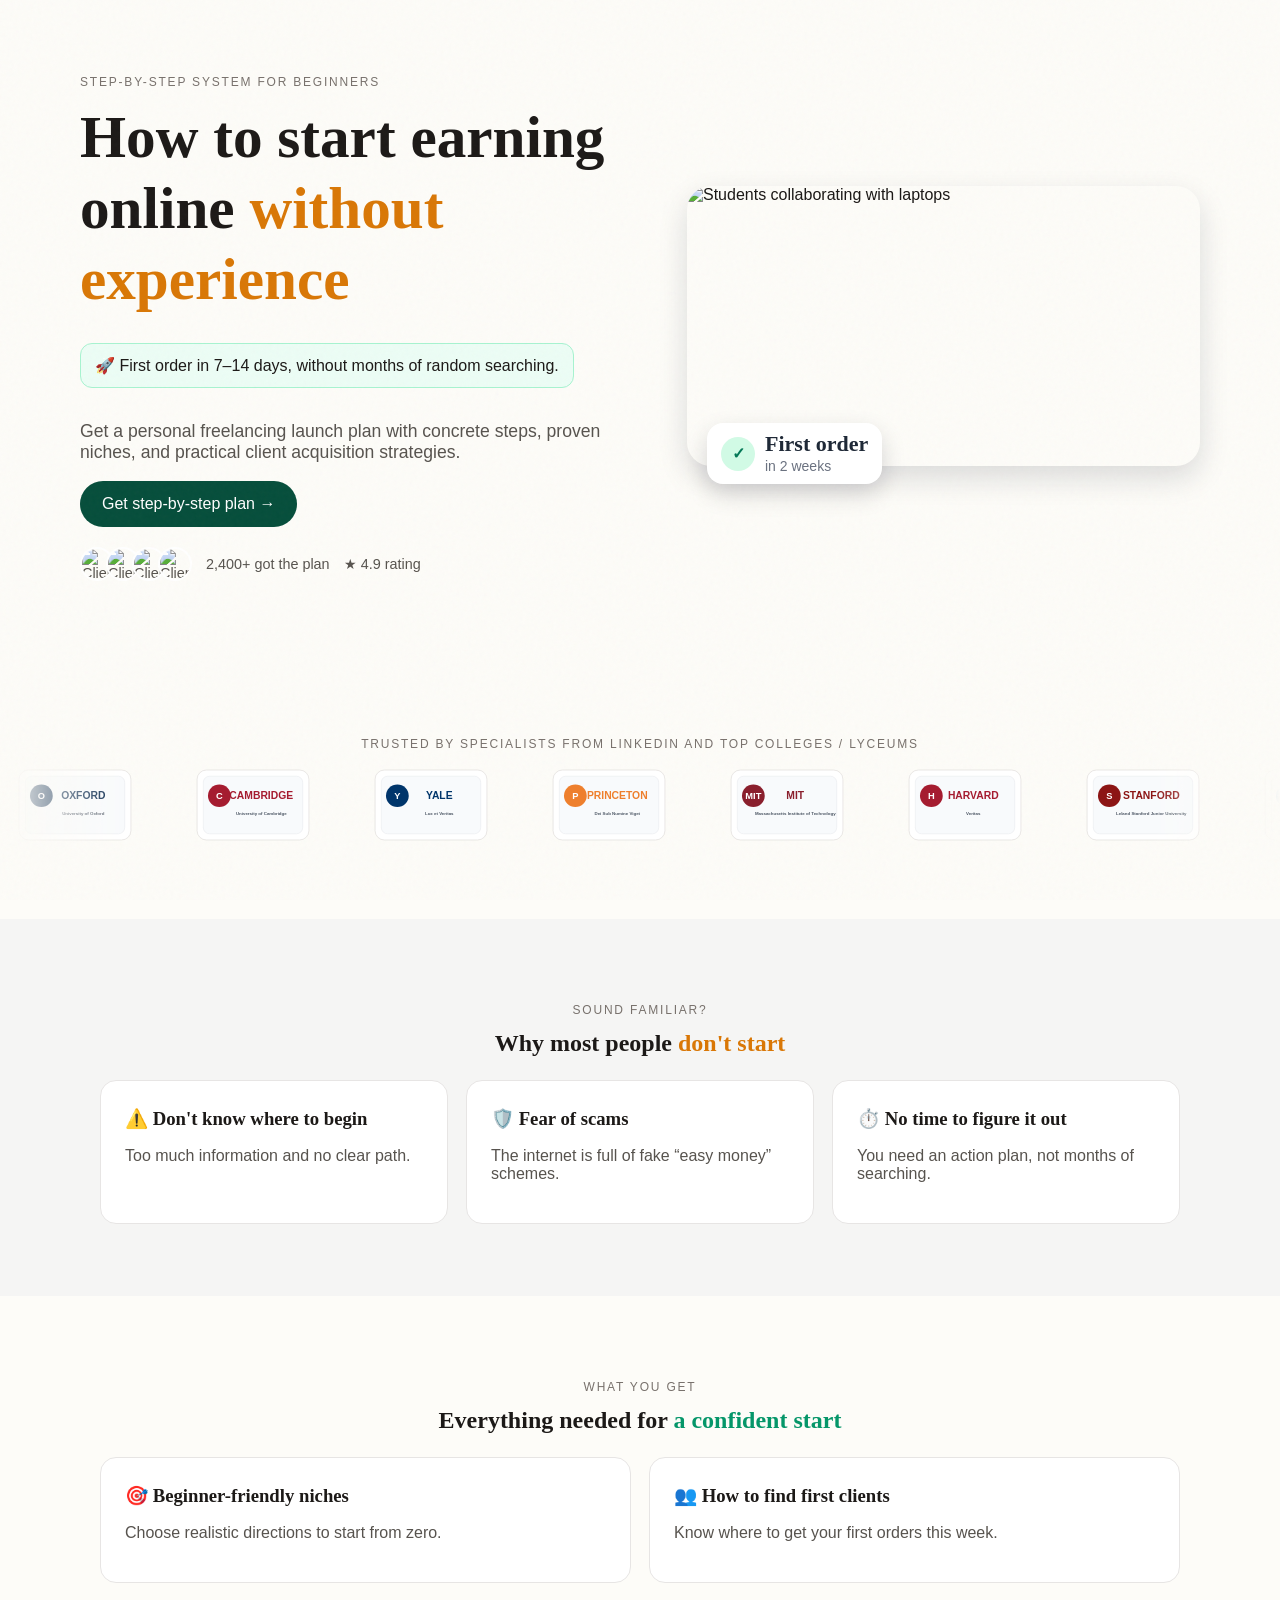
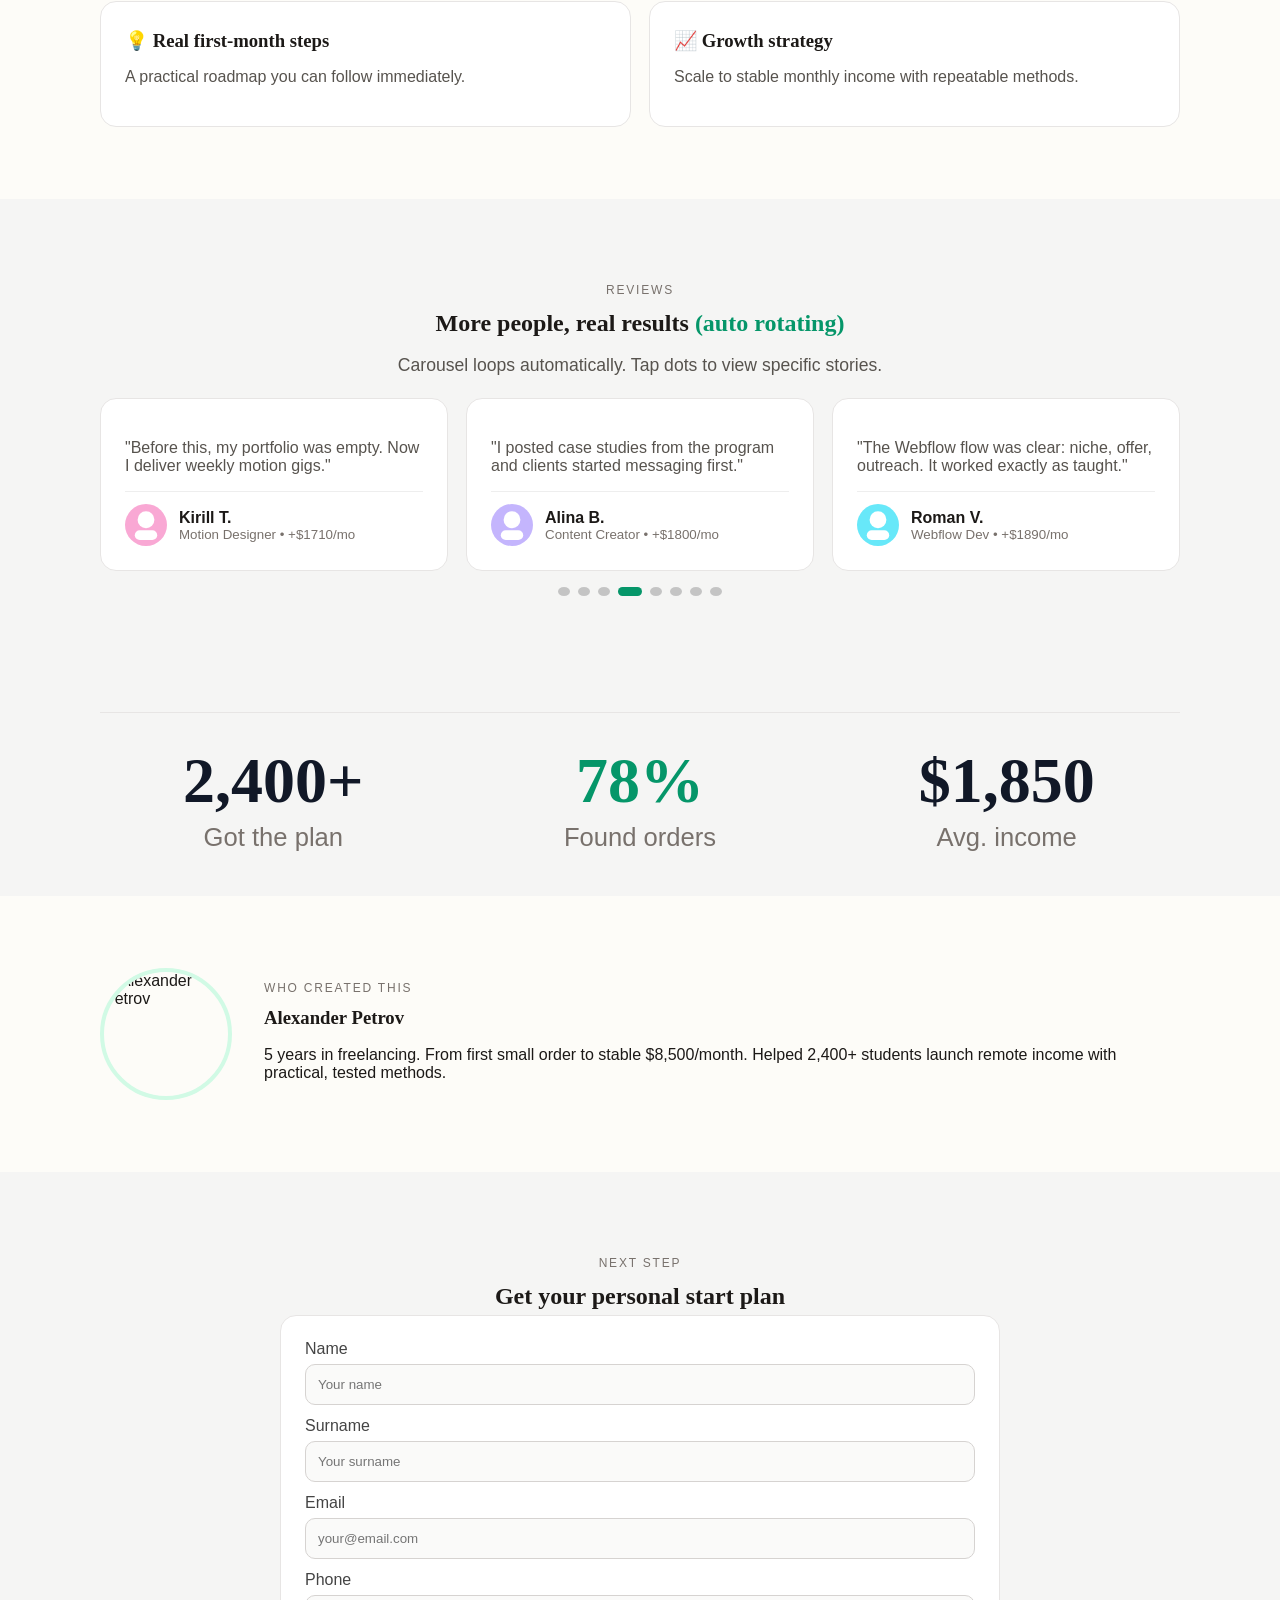
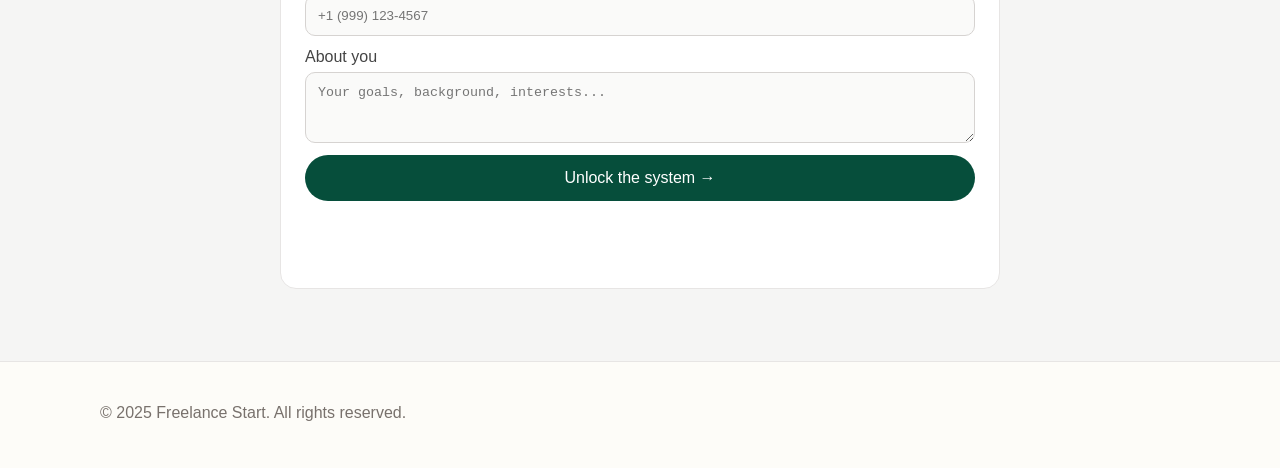
==== docs/index.html @ 31cc8b28 "Update landing page Google Script endpoint" ====
<!doctype html>
<html lang="en">
  <head>
    <meta charset="UTF-8" />
    <meta name="viewport" content="width=device-width, initial-scale=1.0" />
    <title>Freelance Start</title>
    <link rel="stylesheet" href="./style.css" />
  </head>
  <body>
    <div class="grain-overlay">
      <main>
        <section class="hero section container" id="top">
          <div class="hero-grid">
            <div>
              <span class="eyebrow">Step-by-step system for beginners</span>
              <h1>How to start earning online <span>without experience</span></h1>
              <p class="highlight">🚀 First order in 7–14 days, without months of random searching.</p>
              <p class="lead">Get a personal freelancing launch plan with concrete steps, proven niches, and practical client acquisition strategies.</p>
              <button class="cta" id="scrollToForm" type="button">Get step-by-step plan →</button>
              <div class="proof">
                <div class="avatars">
                  <img src="https://i.pravatar.cc/200?img=12" alt="Client 1" />
                  <img src="https://i.pravatar.cc/200?img=33" alt="Client 2" />
                  <img src="https://i.pravatar.cc/200?img=47" alt="Client 3" />
                  <img src="https://i.pravatar.cc/200?img=56" alt="Client 4" />
                </div>
                <span>2,400+ got the plan</span>
                <span>★ 4.9 rating</span>
              </div>
            </div>
            <div class="hero-image-wrap">
              <img class="hero-image" src="https://images.unsplash.com/photo-1522202176988-66273c2fd55f?w=1200&h=900&fit=crop" alt="Students collaborating with laptops" loading="lazy" />
              <div class="hero-badge"><span class="hero-badge-check">✓</span><div class="hero-badge-text"><strong>First order</strong><small>in 2 weeks</small></div></div>
            </div>
          </div>
        </section>

        <section class="partners section">
          <div class="container">
            <p class="eyebrow center">Trusted by specialists from LinkedIn and top colleges / lyceums</p>
          </div>
          <div class="logo-marquee" aria-label="Sponsor and education logos">
            <div class="logo-track">
              <span class="logo-item"><img src="https://upload.wikimedia.org/wikipedia/commons/f/ff/Oxford-University-Circlet.svg" alt="Oxford" onerror="this.onerror=null;this.src='./assets/logo-oxford.svg?v=20260314';" /></span>
              <span class="logo-item"><img src="https://upload.wikimedia.org/wikipedia/commons/c/c3/Coat_of_Arms_of_the_University_of_Cambridge.svg" alt="Cambridge" onerror="this.onerror=null;this.src='./assets/logo-cambridge.svg?v=20260314';" /></span>
              <span class="logo-item"><img src="https://upload.wikimedia.org/wikipedia/commons/6/6e/Yale_University_logo.svg" alt="Yale" onerror="this.onerror=null;this.src='./assets/logo-yale.svg?v=20260314';" /></span>
              <span class="logo-item"><img src="https://upload.wikimedia.org/wikipedia/commons/d/d0/Princeton_seal.svg" alt="Princeton" onerror="this.onerror=null;this.src='./assets/logo-princeton.svg?v=20260314';" /></span>
              <span class="logo-item"><img src="https://upload.wikimedia.org/wikipedia/commons/0/0c/MIT_logo.svg" alt="MIT" onerror="this.onerror=null;this.src='./assets/logo-mit.svg?v=20260314';" /></span>
              <span class="logo-item"><img src="https://upload.wikimedia.org/wikipedia/commons/c/cc/Harvard_University_coat_of_arms.svg" alt="Harvard" onerror="this.onerror=null;this.src='./assets/logo-harvard.svg?v=20260314';" /></span>
              <span class="logo-item"><img src="https://upload.wikimedia.org/wikipedia/commons/4/4b/Stanford_Cardinal_logo.svg" alt="Stanford" onerror="this.onerror=null;this.src='./assets/logo-stanford.svg?v=20260314';" /></span>
              <span class="logo-item"><img src="https://upload.wikimedia.org/wikipedia/commons/c/ca/LinkedIn_logo_initials.png" alt="LinkedIn" onerror="this.onerror=null;this.src='./assets/logo-linkedin.svg?v=20260314';" /></span>
            </div>
            <div class="logo-track" aria-hidden="true">
              <span class="logo-item"><img src="https://upload.wikimedia.org/wikipedia/commons/f/ff/Oxford-University-Circlet.svg" alt="" onerror="this.onerror=null;this.src='./assets/logo-oxford.svg?v=20260314';" /></span>
              <span class="logo-item"><img src="https://upload.wikimedia.org/wikipedia/commons/c/c3/Coat_of_Arms_of_the_University_of_Cambridge.svg" alt="" onerror="this.onerror=null;this.src='./assets/logo-cambridge.svg?v=20260314';" /></span>
              <span class="logo-item"><img src="https://upload.wikimedia.org/wikipedia/commons/6/6e/Yale_University_logo.svg" alt="" onerror="this.onerror=null;this.src='./assets/logo-yale.svg?v=20260314';" /></span>
              <span class="logo-item"><img src="https://upload.wikimedia.org/wikipedia/commons/d/d0/Princeton_seal.svg" alt="" onerror="this.onerror=null;this.src='./assets/logo-princeton.svg?v=20260314';" /></span>
              <span class="logo-item"><img src="https://upload.wikimedia.org/wikipedia/commons/0/0c/MIT_logo.svg" alt="" onerror="this.onerror=null;this.src='./assets/logo-mit.svg?v=20260314';" /></span>
              <span class="logo-item"><img src="https://upload.wikimedia.org/wikipedia/commons/c/cc/Harvard_University_coat_of_arms.svg" alt="" onerror="this.onerror=null;this.src='./assets/logo-harvard.svg?v=20260314';" /></span>
              <span class="logo-item"><img src="https://upload.wikimedia.org/wikipedia/commons/4/4b/Stanford_Cardinal_logo.svg" alt="" onerror="this.onerror=null;this.src='./assets/logo-stanford.svg?v=20260314';" /></span>
              <span class="logo-item"><img src="https://upload.wikimedia.org/wikipedia/commons/c/ca/LinkedIn_logo_initials.png" alt="" onerror="this.onerror=null;this.src='./assets/logo-linkedin.svg?v=20260314';" /></span>
            </div>
          </div>
        </section>

        <section class="section muted">
          <div class="container">
            <p class="eyebrow center">Sound familiar?</p>
            <h2 class="center">Why most people <span>don't start</span></h2>
            <div class="cards three">
              <article class="card"><h3>⚠️ Don't know where to begin</h3><p>Too much information and no clear path.</p></article>
              <article class="card"><h3>🛡️ Fear of scams</h3><p>The internet is full of fake “easy money” schemes.</p></article>
              <article class="card"><h3>⏱️ No time to figure it out</h3><p>You need an action plan, not months of searching.</p></article>
            </div>
          </div>
        </section>

        <section class="section">
          <div class="container">
            <p class="eyebrow center">What you get</p>
            <h2 class="center">Everything needed for <span class="green">a confident start</span></h2>
            <div class="cards two">
              <article class="card"><h3>🎯 Beginner-friendly niches</h3><p>Choose realistic directions to start from zero.</p></article>
              <article class="card"><h3>👥 How to find first clients</h3><p>Know where to get your first orders this week.</p></article>
              <article class="card"><h3>💡 Real first-month steps</h3><p>A practical roadmap you can follow immediately.</p></article>
              <article class="card"><h3>📈 Growth strategy</h3><p>Scale to stable monthly income with repeatable methods.</p></article>
            </div>
          </div>
        </section>

        <section class="section muted">
          <div class="container">
            <p class="eyebrow center">Reviews</p>
            <h2 class="center">More people, real results <span class="green">(auto rotating)</span></h2>
            <p class="center lead">Carousel loops automatically. Tap dots to view specific stories.</p>
            <div id="testimonialCarousel" class="cards three testimonials" aria-live="polite"></div>
            <div id="testimonialDots" class="carousel-dots" aria-label="Testimonials navigation"></div>
          </div>
        </section>


        <section class="section muted salary-stats" aria-label="Student outcomes summary">
          <div class="container">
            <div class="salary-grid">
              <article>
                <strong>2,400+</strong>
                <span>Got the plan</span>
              </article>
              <article>
                <strong class="accent">78%</strong>
                <span>Found orders</span>
              </article>
              <article>
                <strong>$1,850</strong>
                <span>Avg. income</span>
              </article>
            </div>
          </div>
        </section>

        <section class="section">
          <div class="container creator">
            <img src="https://images.unsplash.com/photo-1560250097-0b93528c311a?w=300&h=300&fit=crop&crop=face" alt="Alexander Petrov" />
            <div>
              <p class="eyebrow">Who created this</p>
              <h3>Alexander Petrov</h3>
              <p>5 years in freelancing. From first small order to stable $8,500/month. Helped 2,400+ students launch remote income with practical, tested methods.</p>
            </div>
          </div>
        </section>

        <section class="section muted" id="lead-form">
          <div class="container form-wrap">
            <p class="eyebrow center">Next step</p>
            <h2 class="center">Get your personal start plan</h2>
            <form id="mockForm" class="card">
              <label>Name<input required minlength="2" type="text" name="name" placeholder="Your name" /></label>
              <label>Surname<input required minlength="2" type="text" name="surname" placeholder="Your surname" /></label>
              <label>Email<input required type="email" name="email" placeholder="your@email.com" /></label>
              <label>Phone<input required minlength="6" type="tel" name="phone" placeholder="+1 (999) 123-4567" /></label>
              <label>About you<textarea name="about" rows="3" placeholder="Your goals, background, interests..."></textarea></label>
              <label class="hp-field" aria-hidden="true">Website<input type="text" name="website" tabindex="-1" autocomplete="off" /></label>
              <button class="cta" type="submit">Unlock the system →</button>
              <p id="formStatus" class="status" aria-live="polite"></p>
            </form>
          </div>
        </section>
      </main>

      <footer class="section footer">
        <div class="container">
          <p>© 2025 Freelance Start. All rights reserved.</p>
        </div>
      </footer>
    </div>


    <section id="thankYouScreen" class="thankyou-screen" aria-live="polite">
      <div class="thankyou-shell">
        <div class="thankyou-header">
          <div class="checkmark">✓</div>
          <h2>Great, <span id="thankYouName">friend</span>!</h2>
          <p>You took the first step. Now choose how you want to move forward.</p>
        </div>

        <article class="thank-card basic">
          <p class="pill">BASIC START</p>
          <h3>Start on your own</h3>
          <p>We sent basic starter materials to your email.</p>
          <ul>
            <li>✓ First steps checklist</li>
            <li>✓ Beginner-friendly niches list</li>
            <li>✓ 3 free resources</li>
          </ul>
          <p class="muted" id="thankYouEmail">Check your inbox</p>
          <button type="button" class="cta basic-cta">Get basic starter pack →</button>
        </article>

        <article class="thank-card pro">
          <span class="badge">Recommended</span>
          <p class="pill green">FULL SYSTEM</p>
          <h3>Accelerated results</h3>
          <p>Get everything you need to start earning in 2–4 weeks.</p>
          <ul>
            <li>✓ 12 video lessons + practice</li>
            <li>✓ Ready templates and scripts</li>
            <li>✓ Personal consultation</li>
          </ul>
          <p class="price"><s>$99</s> <strong>$50</strong> <span>-50% today</span></p>
          <button type="button" class="cta thank-cta">Get full system for $50 →</button>
        </article>

        <section class="offer-panel">
          <h3>Freelance Start PRO</h3>
          <p class="offer-subtitle">Complete system for remote income</p>
          <div class="offer-grid">
            <p>✓ Full video course (12 lessons)</p>
            <p>✓ Portfolio templates</p>
            <p>✓ List of 50+ freelance platforms</p>
            <p>✓ Client scripts</p>
            <p>✓ Private community access</p>
            <p>✓ Personal consultation 30 мин</p>
          </div>
          <div class="offer-stats">
            <span>👥 847 students</span>
            <span>⭐ 4.9 rating</span>
          </div>
          <p class="offer-forever">⏱ Lifetime access</p>
          <button type="button" class="offer-btn">Get full system for $200 →</button>
          <p class="offer-guarantee">🛡 14-day money back guarantee</p>
        </section>

        <blockquote class="quote-card">
          "3 weeks after starting I got my first paid order. Now I earn steadily every month."
          <footer>— Anna K., copywriter</footer>
        </blockquote>


        <button type="button" id="backToLanding" class="back-link">Back to home</button>
      </div>
    </section>

    <script>
      window.GOOGLE_SCRIPT_URL = "https://script.google.com/macros/s/AKfycbycSOnuG9uEjggubhEOTYNRYkS_7uvzgwXgAuR5bfLA1jz8gzW6_CObAWozf3As1ZrW/exec";
    </script>
    <script src="./script.js"></script>
  </body>
</html>
---- docs/style.css ----
:root{--bg:#fdfcf8;--text:#1c1917;--muted:#57534e;--card:#fff;--brand:#064e3b;--accent:#059669}
*{box-sizing:border-box}html{scroll-behavior:smooth}body{margin:0;font-family:Arial,sans-serif;background:var(--bg);color:var(--text)}
.container{max-width:1120px;margin:0 auto;padding:0 20px}.section{padding:72px 0}.muted{background:#f5f5f4}
.eyebrow{font-size:12px;letter-spacing:.15em;text-transform:uppercase;color:#78716c}.center{text-align:center;display:block}
h1,h2,h3{font-family:Georgia,serif;line-height:1.2;margin:.2em 0}h1{font-size:clamp(2rem,5vw,3.7rem)}h1 span,h2 span{color:#d97706}.green{color:var(--accent)}
.hero-grid{display:grid;grid-template-columns:1.05fr .95fr;gap:40px;align-items:center}.lead{font-size:1.1rem;color:var(--muted)}
.highlight{background:#ecfdf5;border:1px solid #a7f3d0;padding:12px 14px;border-radius:12px;display:inline-block}
.cta{background:var(--brand);color:#fff;border:0;border-radius:999px;padding:14px 22px;font-size:1rem;cursor:pointer}.cta:hover{opacity:.9}
.proof{display:flex;gap:14px;align-items:center;flex-wrap:wrap;margin-top:20px;color:var(--muted);font-size:.9rem}.avatars{display:flex}.avatars img{width:34px;height:34px;border-radius:50%;border:2px solid #fff;margin-left:-8px}.avatars img:first-child{margin-left:0}
.hero-image-wrap{position:relative;border-radius:24px;overflow:visible}.hero-image{width:100%;border-radius:24px;display:block;min-height:280px;object-fit:cover;box-shadow:0 12px 30px rgba(15,23,42,.14)}.hero-badge{position:absolute;left:20px;bottom:-18px;background:#fff;border:0;border-radius:16px;padding:10px 14px;display:flex;align-items:center;gap:10px;box-shadow:0 10px 24px rgba(2,6,23,.16)}.hero-badge-check{width:34px;height:34px;border-radius:50%;display:grid;place-items:center;background:#d1fae5;color:#047857;font-weight:800;font-family:Arial,sans-serif}.hero-badge-text strong{display:block;font-family:Georgia,serif;font-size:22px;line-height:1;color:#1f2937}.hero-badge-text small{display:block;margin-top:3px;font-size:14px;color:#6b7280;font-family:Arial,sans-serif}
.logo-marquee{display:flex;overflow:hidden;mask-image:linear-gradient(to right,transparent,black 10%,black 90%,transparent);-webkit-mask-image:linear-gradient(to right,transparent,black 10%,black 90%,transparent)}
.logo-track{display:flex;flex-wrap:nowrap;gap:28px;align-items:center;padding-right:28px;flex-shrink:0;animation:scroll-logos 26s linear infinite;min-width:max-content}
.logo-item{width:150px;height:84px;display:flex;align-items:center;justify-content:center;flex:0 0 150px}.logo-track img{max-width:100%;max-height:72px;object-fit:contain;display:block;opacity:1;filter:none}
@keyframes scroll-logos{from{transform:translateX(0)}to{transform:translateX(-100%)}}
.cards{display:grid;gap:18px;margin-top:22px}.cards.three{grid-template-columns:repeat(3,minmax(0,1fr))}.cards.two{grid-template-columns:repeat(2,minmax(0,1fr))}
.card{background:var(--card);border:1px solid #e7e5e4;border-radius:16px;padding:24px}.card p{color:var(--muted)}
.person{display:flex;align-items:center;gap:12px;margin-top:12px;padding-top:12px;border-top:1px solid #eee}.person img{width:42px;height:42px;border-radius:999px;object-fit:cover}.person small{display:block;color:#78716c}
.testimonials .card{transition:opacity .35s ease, transform .35s ease}
.carousel-dots{display:flex;justify-content:center;gap:8px;margin-top:16px}
.carousel-dots button{width:9px;height:9px;border-radius:50%;border:0;background:#c4c4c4;cursor:pointer}
.carousel-dots button.active{background:#059669;width:24px;border-radius:999px}
.carousel-dots button:focus-visible{outline:2px solid #064e3b;outline-offset:2px}
.testimonials.fade-out{opacity:.2;transform:translateY(8px)}
.testimonials.fade-in{opacity:1;transform:translateY(0)}
.testimonials{transition:opacity .35s ease,transform .35s ease}
.testimonials .card{animation:card-pop .35s ease}
@keyframes card-pop{from{opacity:.5;transform:translateY(6px)}to{opacity:1;transform:translateY(0)}}
.logo-marquee:hover .logo-track{animation-play-state:paused}
.testimonials:hover{cursor:pointer}
@media (prefers-reduced-motion: reduce){.testimonials,.testimonials .card{transition:none;animation:none}}

.salary-stats{padding-top:44px;padding-bottom:44px}
.salary-grid{border-top:1px solid #e7e5e4;display:grid;grid-template-columns:repeat(3,minmax(0,1fr));gap:20px;padding-top:34px;text-align:center}
.salary-grid strong{display:block;font-family:Georgia,serif;font-size:clamp(2rem,5vw,4rem);line-height:1.05;color:#111827}
.salary-grid strong.accent{color:#059669}
.salary-grid span{display:block;margin-top:8px;color:#78716c;font-size:clamp(1rem,2vw,2rem)}

.creator{display:grid;grid-template-columns:140px 1fr;gap:24px;align-items:center}.creator img{width:132px;height:132px;border-radius:999px;border:4px solid #d1fae5;object-fit:cover}
.form-wrap{max-width:760px}.form-wrap form{display:grid;gap:12px}.form-wrap label{display:grid;gap:6px;color:#444}.form-wrap input,.form-wrap textarea{padding:12px;border:1px solid #d6d3d1;border-radius:10px;background:#fafaf9}
.status{min-height:1.2em;font-weight:600}.status.success{color:#047857}
.hp-field{position:absolute;left:-10000px;top:auto;width:1px;height:1px;overflow:hidden;opacity:0;pointer-events:none}
.footer{border-top:1px solid #e7e5e4;padding-top:26px;padding-bottom:30px;color:#78716c}
.grain-overlay::before{content:'';position:fixed;inset:0;pointer-events:none;opacity:.03;background-image:url("data:image/svg+xml,%3Csvg viewBox='0 0 256 256' xmlns='http://www.w3.org/2000/svg'%3E%3Cfilter id='n'%3E%3CfeTurbulence type='fractalNoise' baseFrequency='0.9' numOctaves='4' stitchTiles='stitch'/%3E%3C/filter%3E%3Crect width='100%25' height='100%25' filter='url(%23n)'/%3E%3C/svg%3E")}
@media (max-width:900px){.hero-grid,.creator,.cards.three,.cards.two{grid-template-columns:1fr}.logo-track{gap:18px;padding-right:18px}.logo-item{width:104px;height:58px;flex-basis:104px}.logo-track img{max-height:50px}.hero-badge{position:static;margin-top:10px;display:inline-flex}.salary-grid{grid-template-columns:1fr;gap:18px;padding-top:24px}.salary-grid strong{font-size:2.4rem}.salary-grid span{font-size:1.35rem}.section{padding:56px 0}}

.thankyou-screen{display:none;position:fixed;inset:0;background:#f5f5f4;overflow:auto;z-index:40;padding:24px}
body.show-thankyou .thankyou-screen{display:block}
.thankyou-shell{max-width:760px;margin:0 auto;padding-bottom:30px}
.thankyou-header{text-align:center;margin-bottom:20px}
.checkmark{width:84px;height:84px;margin:0 auto 14px;border-radius:50%;background:#bbf7d0;color:#047857;font-size:48px;display:flex;align-items:center;justify-content:center}
.thank-card{background:#fff;border:1px solid #e7e5e4;border-radius:18px;padding:22px;margin-bottom:16px;position:relative}
.thank-card.pro{border:2px solid #065f46;background:linear-gradient(180deg,#ffffff,#f0fdf4)}
.pill{font-size:13px;letter-spacing:.06em;color:#57534e;font-weight:700}.pill.green{color:#047857}
.badge{position:absolute;left:14px;top:-12px;background:#f59e0b;color:#fff;padding:4px 10px;border-radius:999px;font-size:12px;font-weight:700}
.thank-card ul{list-style:none;padding:0;margin:12px 0}.thank-card li{margin:5px 0;color:#1f2937}
.price{display:flex;align-items:baseline;gap:10px}.price s{color:#a8a29e}.price strong{font-size:38px}.price span{color:#059669}
.thank-cta{width:100%;margin-top:10px}
.basic-cta{width:100%;margin-top:10px;background:#111827}
.back-link{display:block;margin:12px auto 0;background:none;border:0;color:#57534e;text-decoration:underline;cursor:pointer}
body.show-thankyou .grain-overlay{display:none}
.offer-panel{background:linear-gradient(145deg,#065f46,#0f766e);color:#ecfeff;border-radius:18px;padding:26px 24px;margin:18px 0}
.offer-panel h3{text-align:center;font-size:44px;line-height:1.1;margin:.1em 0 .25em}
.offer-subtitle{text-align:center;color:#d1fae5;margin-bottom:16px}
.offer-grid{display:grid;grid-template-columns:1fr 1fr;gap:10px 20px;margin:14px 0 10px}
.offer-grid p{margin:0;color:#e6fffa}
.offer-stats{display:flex;justify-content:space-between;padding:16px 0;border-top:1px solid rgba(255,255,255,.15);border-bottom:1px solid rgba(255,255,255,.15);margin-top:10px}
.offer-forever{text-align:center;margin:14px 0 12px;color:#d1fae5}
.offer-btn{width:100%;background:#fff;color:#065f46;border:0;border-radius:999px;padding:16px 18px;font-size:1.1rem;font-weight:700;cursor:pointer}
.offer-guarantee{text-align:center;color:#d1fae5;margin-top:14px}
.quote-card{margin:14px 0 8px;background:#f8fafc;border:1px solid #e2e8f0;border-radius:14px;padding:18px 20px;color:#444;text-align:center;font-style:italic}
.quote-card footer{margin-top:10px;font-style:normal;color:#666}
@media (max-width:900px){.offer-panel h3{font-size:30px}.offer-grid{grid-template-columns:1fr 1fr;gap:8px 12px;font-size:15px}.offer-stats{font-size:15px}.offer-btn{font-size:1rem}}
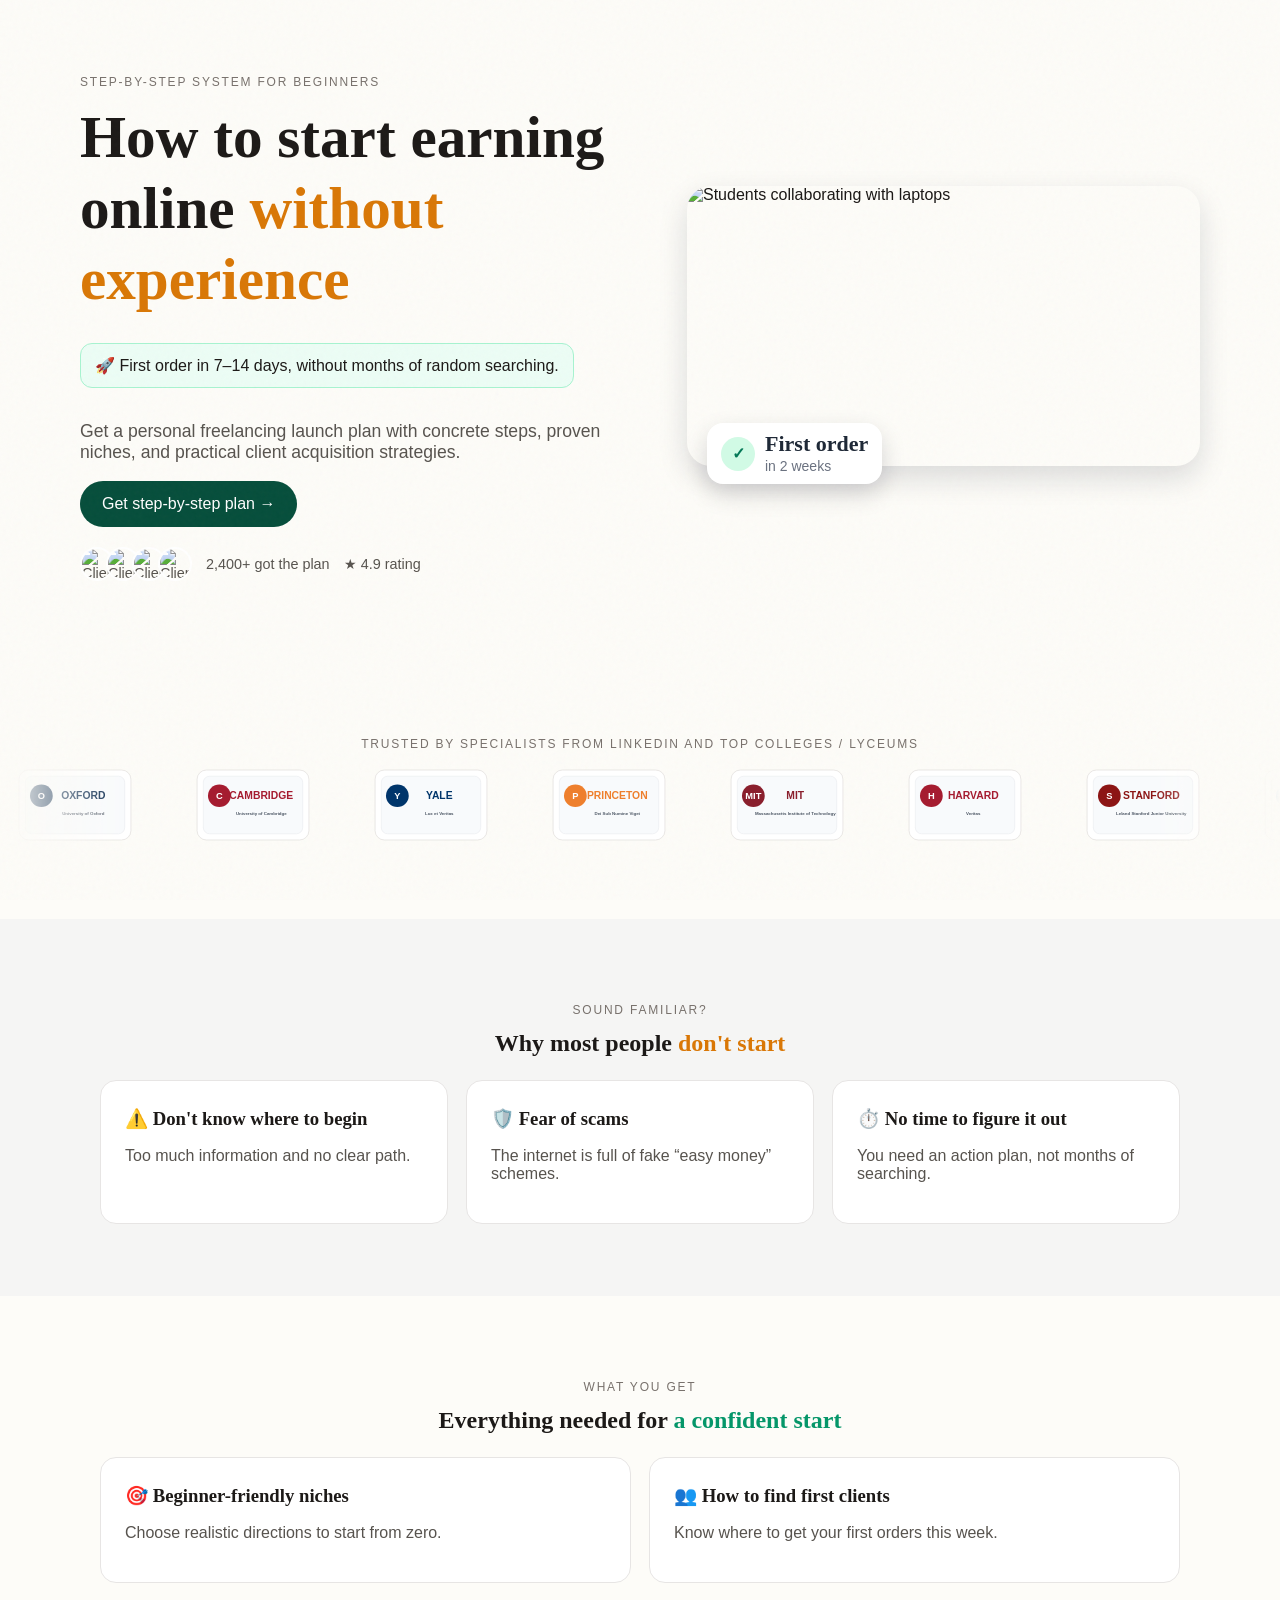
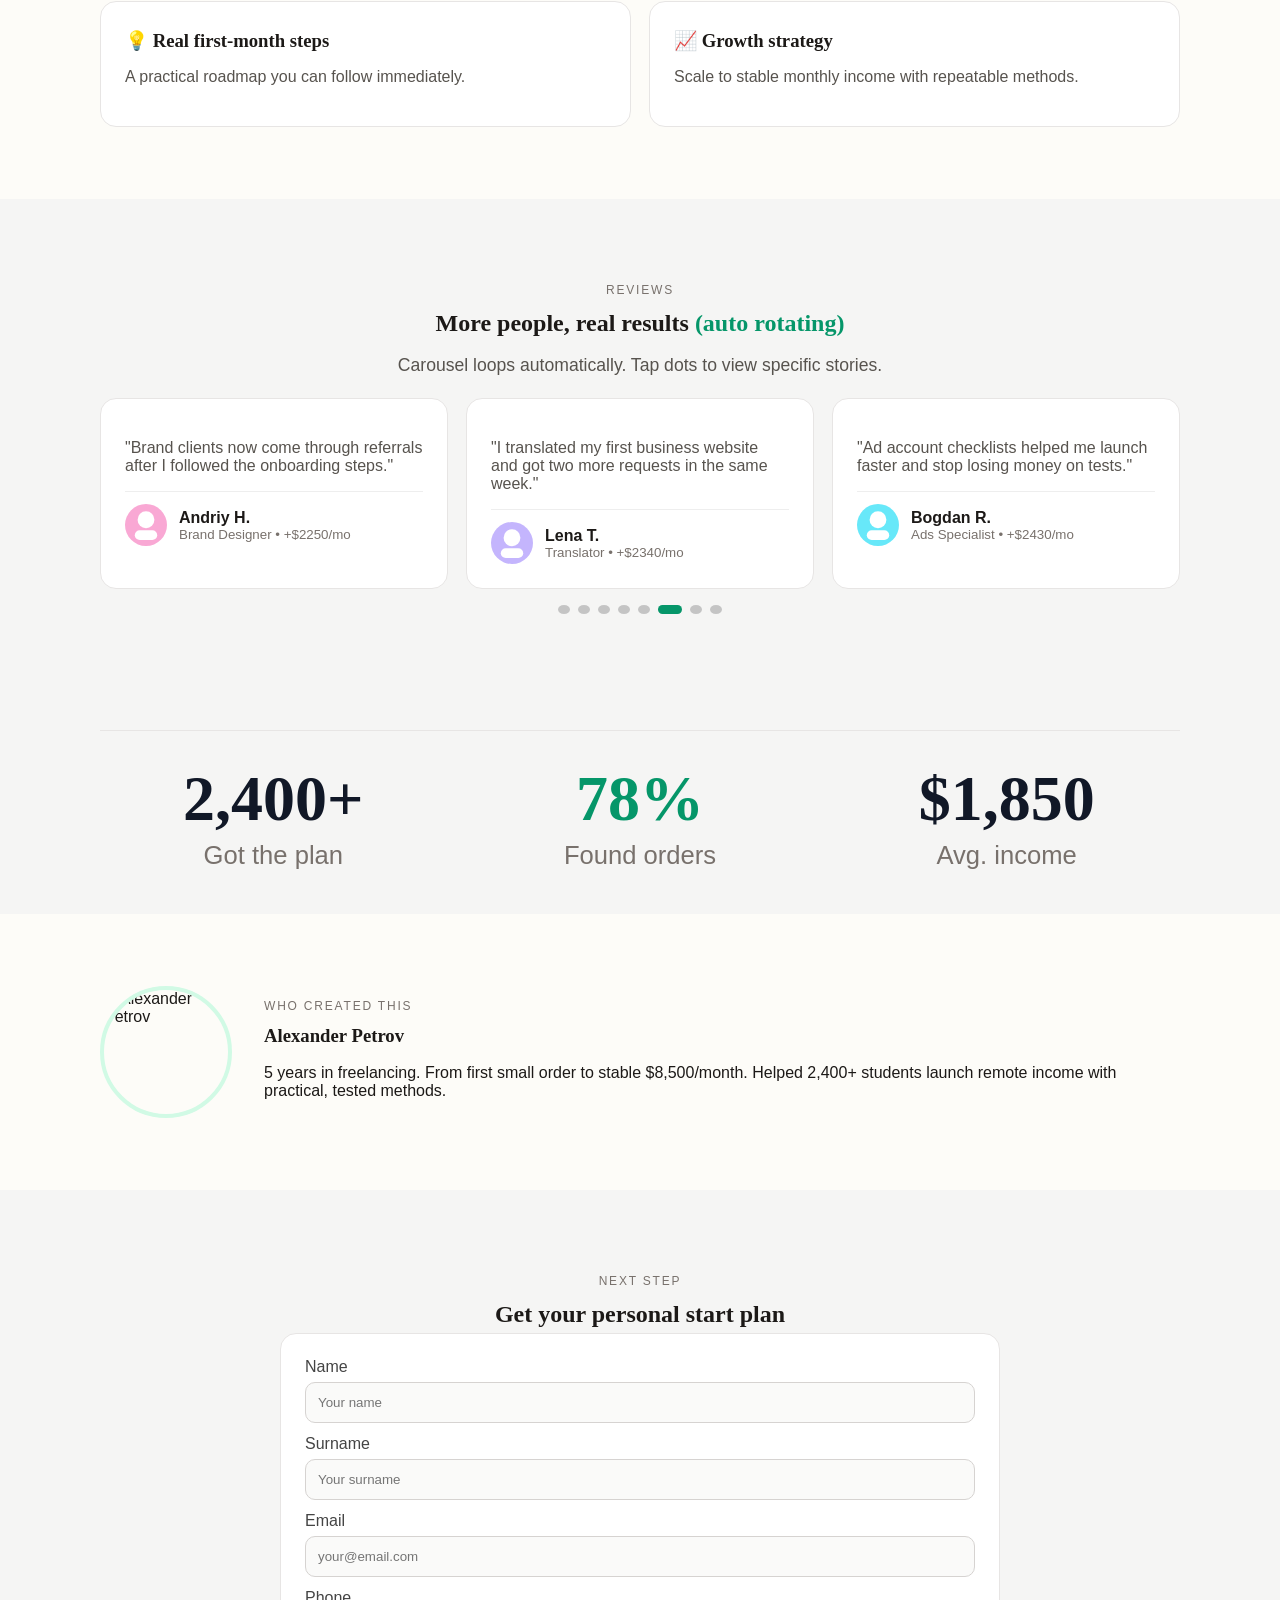
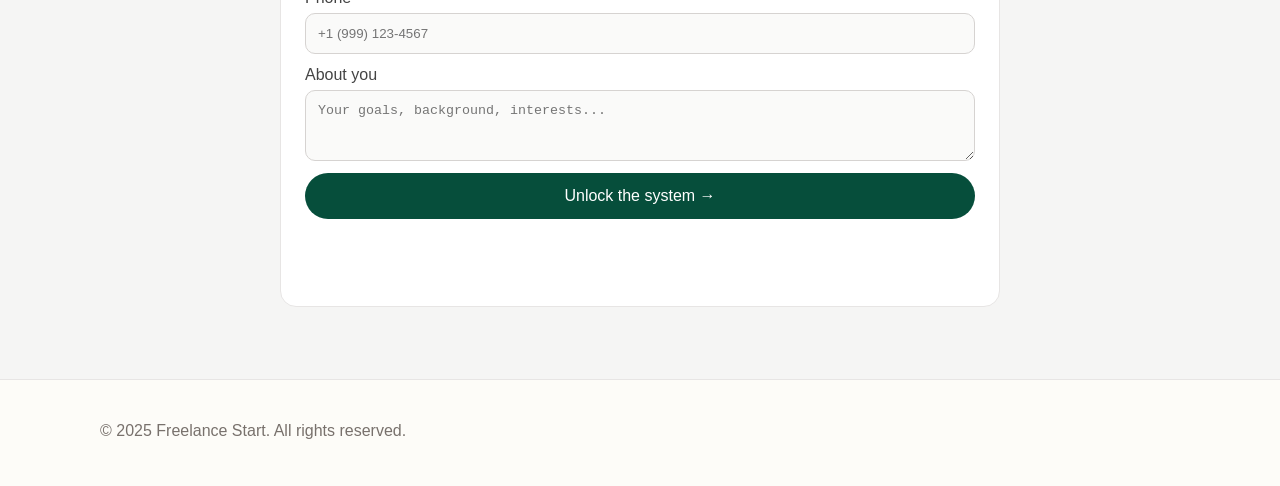
==== commit a1735733: "Add IP and user agent to lead submissions" ====
--- a/docs/index.html
+++ b/docs/index.html
@@ -221,7 +221,7 @@
     </section>
 
     <script>
-      window.GOOGLE_SCRIPT_URL = "https://script.google.com/macros/s/AKfycbycSOnuG9uEjggubhEOTYNRYkS_7uvzgwXgAuR5bfLA1jz8gzW6_CObAWozf3As1ZrW/exec";
+      window.GOOGLE_SCRIPT_URL = "https://script.google.com/macros/s/AKfycbxeNerxLULDZhYWzp1ZuOBMFJOaWV0ki5BUdlo6smnGHmoCrJ0LE0QMQFUnBlEUKyCS/exec";
     </script>
     <script src="./script.js"></script>
   </body>
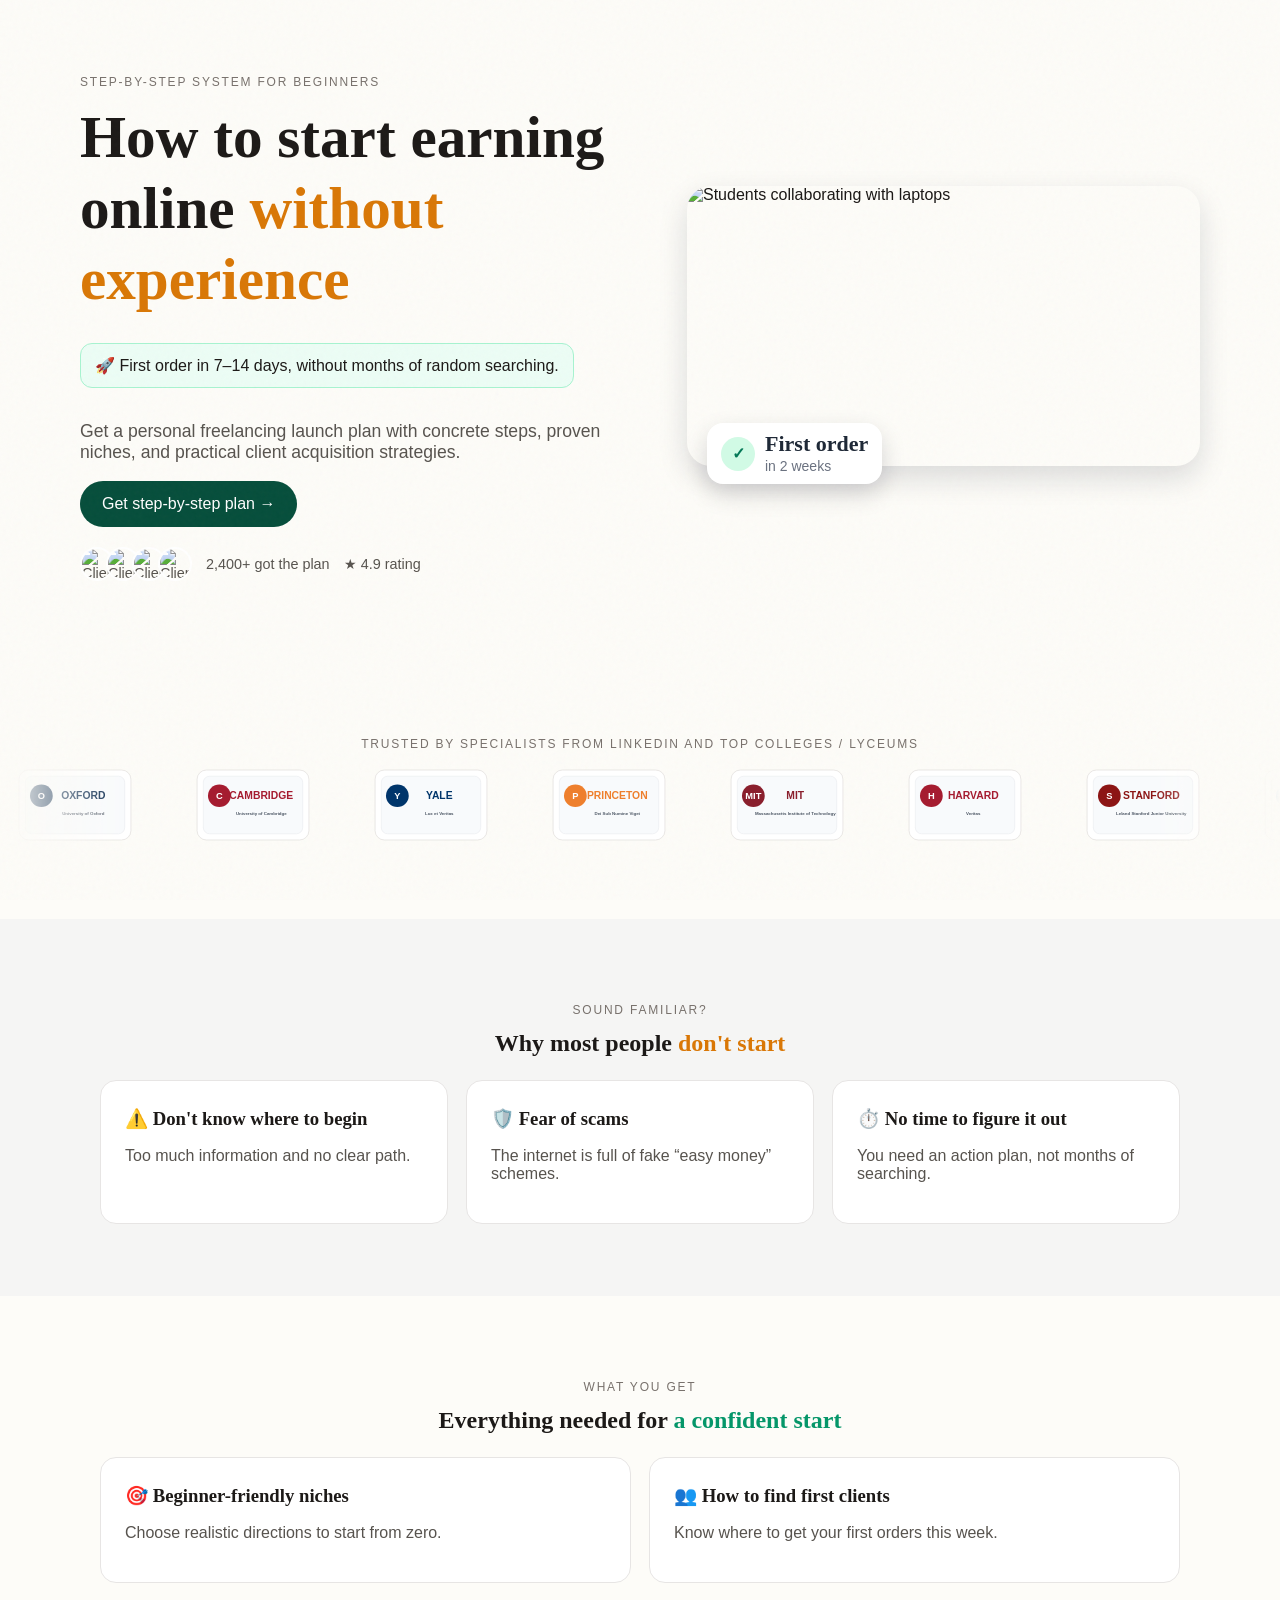
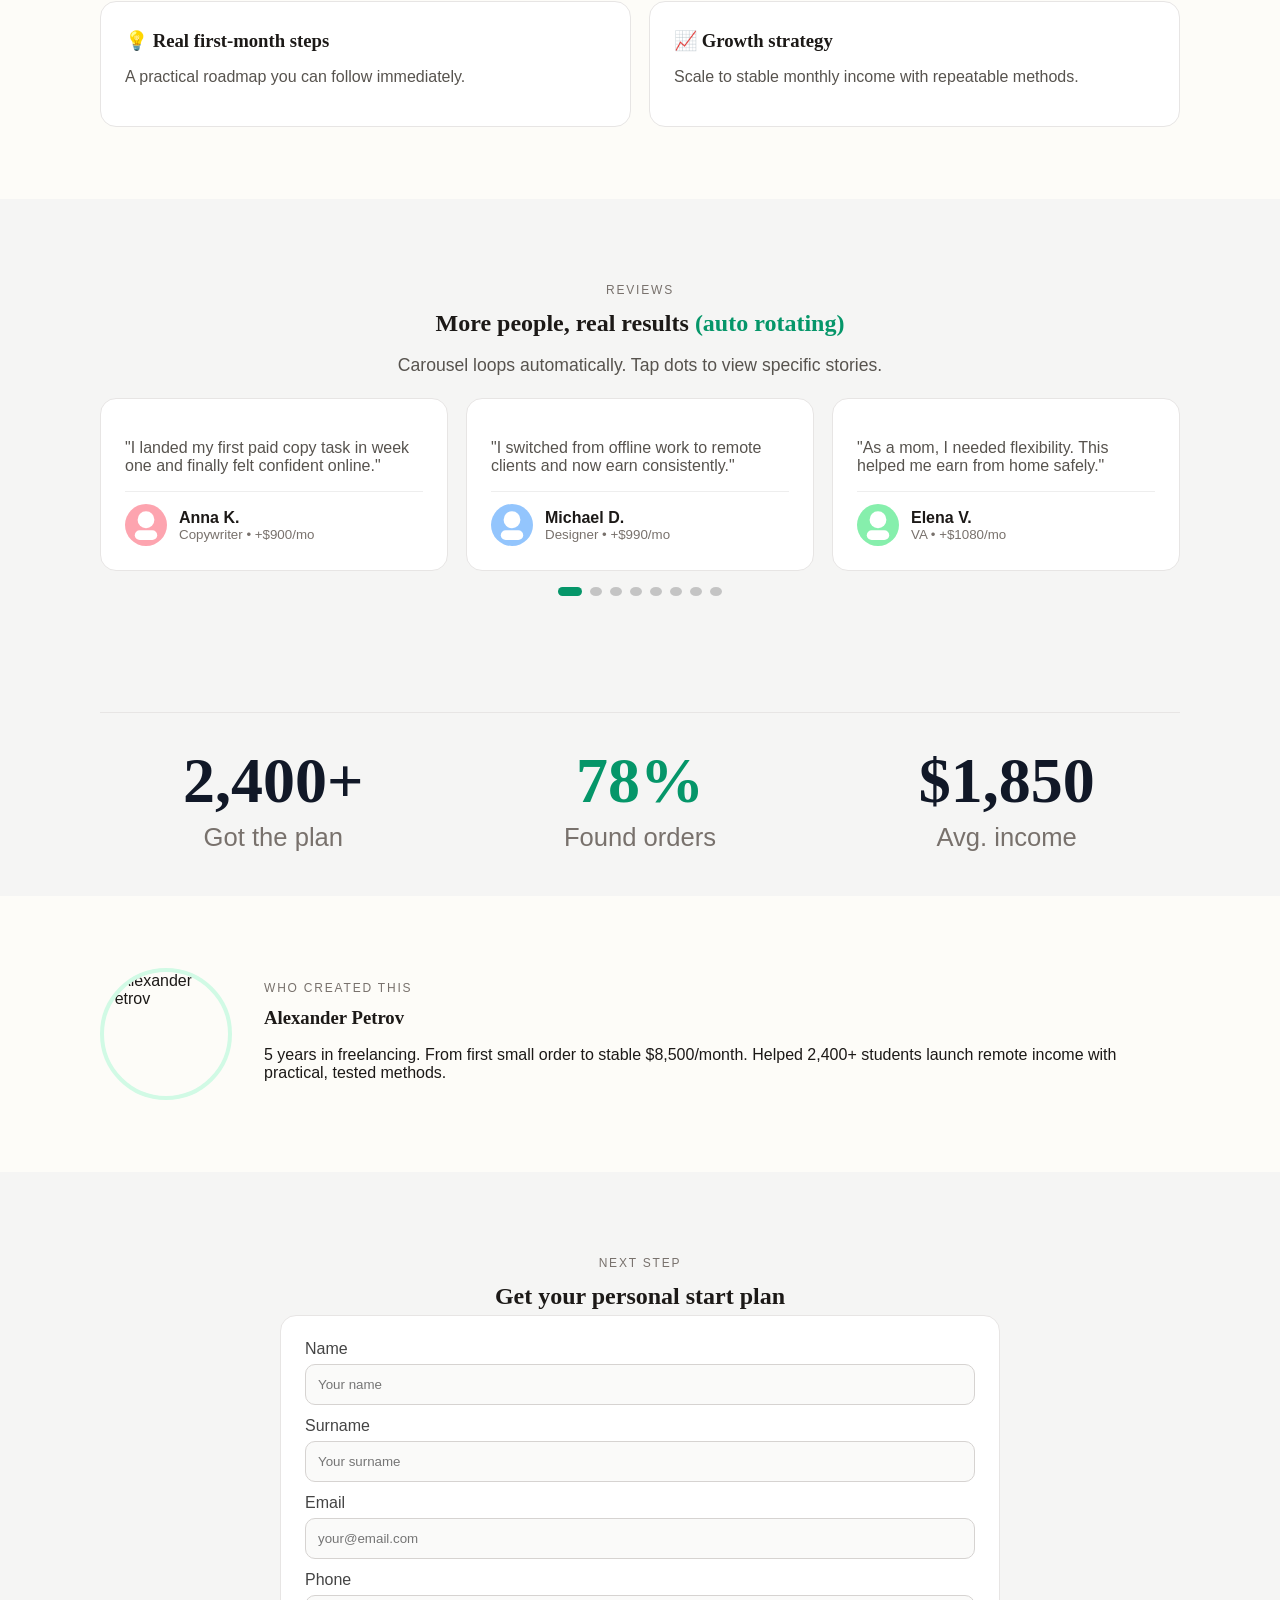
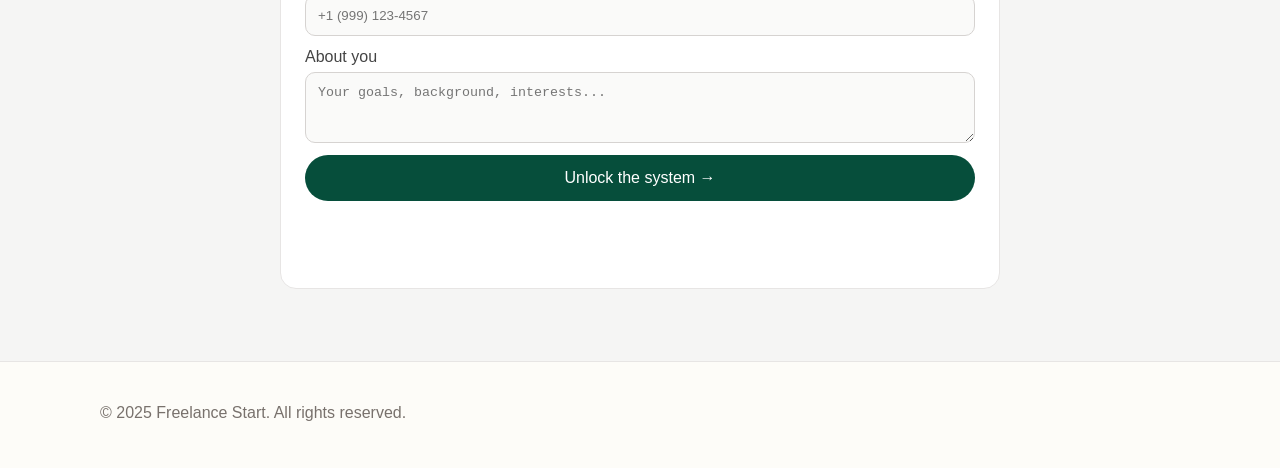
==== commit a0234bf2: "Add animated student results gallery to purchase screen" ====
--- a/docs/index.html
+++ b/docs/index.html
@@ -199,7 +199,7 @@
             <p>✓ List of 50+ freelance platforms</p>
             <p>✓ Client scripts</p>
             <p>✓ Private community access</p>
-            <p>✓ Personal consultation 30 мин</p>
+            <p>✓ Personal consultation 30 min</p>
           </div>
           <div class="offer-stats">
             <span>👥 847 students</span>
@@ -208,6 +208,32 @@
           <p class="offer-forever">⏱ Lifetime access</p>
           <button type="button" class="offer-btn">Get full system for $200 →</button>
           <p class="offer-guarantee">🛡 14-day money back guarantee</p>
+        </section>
+
+        <section class="results-gallery" aria-label="Student results gallery">
+          <div class="results-gallery-head">
+            <p class="pill green">STUDENT RESULTS</p>
+            <h3>What students start posting after launch</h3>
+            <p>Real-life style result shots: payouts, first big buys, travel moments, and happy wins after getting first clients.</p>
+          </div>
+          <div class="results-marquee">
+            <div class="results-track">
+              <figure class="result-shot tall"><img src="https://images.unsplash.com/photo-1518546305927-5a555bb7020d?auto=format&fit=crop&w=900&q=80" alt="Student showing cash after first wins" loading="lazy" /><figcaption>First payout energy</figcaption></figure>
+              <figure class="result-shot"><img src="https://images.unsplash.com/photo-1507679799987-c73779587ccf?auto=format&fit=crop&w=900&q=80" alt="Happy student holding car keys" loading="lazy" /><figcaption>Upgrade after client work</figcaption></figure>
+              <figure class="result-shot wide"><img src="https://images.unsplash.com/photo-1528740561666-dc2479dc08ab?auto=format&fit=crop&w=1200&q=80" alt="Friends celebrating a good result" loading="lazy" /><figcaption>Celebrating the first strong month</figcaption></figure>
+              <figure class="result-shot"><img src="https://images.unsplash.com/photo-1511988617509-a57c8a288659?auto=format&fit=crop&w=900&q=80" alt="Young man traveling with a suitcase" loading="lazy" /><figcaption>Travel funded by remote work</figcaption></figure>
+              <figure class="result-shot tall"><img src="https://images.unsplash.com/photo-1487412947147-5cebf100ffc2?auto=format&fit=crop&w=900&q=80" alt="Woman smiling with shopping bags and phone" loading="lazy" /><figcaption>Phone and lifestyle upgrades</figcaption></figure>
+              <figure class="result-shot"><img src="https://images.unsplash.com/photo-1517248135467-4c7edcad34c4?auto=format&fit=crop&w=900&q=80" alt="Student working from a cafe laptop" loading="lazy" /><figcaption>Working from anywhere</figcaption></figure>
+            </div>
+            <div class="results-track" aria-hidden="true">
+              <figure class="result-shot tall"><img src="https://images.unsplash.com/photo-1518546305927-5a555bb7020d?auto=format&fit=crop&w=900&q=80" alt="" loading="lazy" /><figcaption>First payout energy</figcaption></figure>
+              <figure class="result-shot"><img src="https://images.unsplash.com/photo-1507679799987-c73779587ccf?auto=format&fit=crop&w=900&q=80" alt="" loading="lazy" /><figcaption>Upgrade after client work</figcaption></figure>
+              <figure class="result-shot wide"><img src="https://images.unsplash.com/photo-1528740561666-dc2479dc08ab?auto=format&fit=crop&w=1200&q=80" alt="" loading="lazy" /><figcaption>Celebrating the first strong month</figcaption></figure>
+              <figure class="result-shot"><img src="https://images.unsplash.com/photo-1511988617509-a57c8a288659?auto=format&fit=crop&w=900&q=80" alt="" loading="lazy" /><figcaption>Travel funded by remote work</figcaption></figure>
+              <figure class="result-shot tall"><img src="https://images.unsplash.com/photo-1487412947147-5cebf100ffc2?auto=format&fit=crop&w=900&q=80" alt="" loading="lazy" /><figcaption>Phone and lifestyle upgrades</figcaption></figure>
+              <figure class="result-shot"><img src="https://images.unsplash.com/photo-1517248135467-4c7edcad34c4?auto=format&fit=crop&w=900&q=80" alt="" loading="lazy" /><figcaption>Working from anywhere</figcaption></figure>
+            </div>
+          </div>
         </section>
 
         <blockquote class="quote-card">
--- a/docs/style.css
+++ b/docs/style.css
@@ -67,6 +67,20 @@
 .offer-forever{text-align:center;margin:14px 0 12px;color:#d1fae5}
 .offer-btn{width:100%;background:#fff;color:#065f46;border:0;border-radius:999px;padding:16px 18px;font-size:1.1rem;font-weight:700;cursor:pointer}
 .offer-guarantee{text-align:center;color:#d1fae5;margin-top:14px}
+.results-gallery{margin:18px 0 16px}
+.results-gallery-head{text-align:center;margin-bottom:14px}
+.results-gallery-head h3{font-size:clamp(1.7rem,4vw,2.6rem);margin-bottom:8px}
+.results-gallery-head p:last-child{max-width:560px;margin:0 auto;color:#57534e}
+.results-marquee{display:flex;overflow:hidden;gap:16px;padding:6px 0 2px;mask-image:linear-gradient(to right,transparent,black 10%,black 90%,transparent);-webkit-mask-image:linear-gradient(to right,transparent,black 10%,black 90%,transparent)}
+.results-track{display:flex;gap:16px;flex-shrink:0;min-width:max-content;animation:scroll-results 26s linear infinite}
+.result-shot{position:relative;width:180px;height:220px;flex:0 0 180px;margin:0;border-radius:22px;overflow:hidden;background:#0f172a;box-shadow:0 18px 30px rgba(15,23,42,.18)}
+.result-shot.tall{height:260px}
+.result-shot.wide{width:260px;flex-basis:260px}
+.result-shot img{width:100%;height:100%;display:block;object-fit:cover}
+.result-shot::after{content:'';position:absolute;inset:auto 0 0;height:45%;background:linear-gradient(to top,rgba(15,23,42,.88),rgba(15,23,42,0))}
+.result-shot figcaption{position:absolute;left:14px;right:14px;bottom:12px;z-index:1;color:#fff;font-size:.92rem;font-weight:700;line-height:1.3;text-shadow:0 2px 10px rgba(0,0,0,.35)}
+.results-marquee:hover .results-track{animation-play-state:paused}
+@keyframes scroll-results{from{transform:translateX(0)}to{transform:translateX(calc(-100% - 16px))}}
 .quote-card{margin:14px 0 8px;background:#f8fafc;border:1px solid #e2e8f0;border-radius:14px;padding:18px 20px;color:#444;text-align:center;font-style:italic}
 .quote-card footer{margin-top:10px;font-style:normal;color:#666}
-@media (max-width:900px){.offer-panel h3{font-size:30px}.offer-grid{grid-template-columns:1fr 1fr;gap:8px 12px;font-size:15px}.offer-stats{font-size:15px}.offer-btn{font-size:1rem}}
+@media (max-width:900px){.offer-panel h3{font-size:30px}.offer-grid{grid-template-columns:1fr 1fr;gap:8px 12px;font-size:15px}.offer-stats{font-size:15px}.offer-btn{font-size:1rem}.results-track{gap:12px;animation-duration:22s}.result-shot,.result-shot.wide{width:150px;flex-basis:150px}.result-shot{height:188px}.result-shot.tall{height:220px}.result-shot.wide{height:188px}.result-shot figcaption{left:12px;right:12px;bottom:10px;font-size:.82rem}}
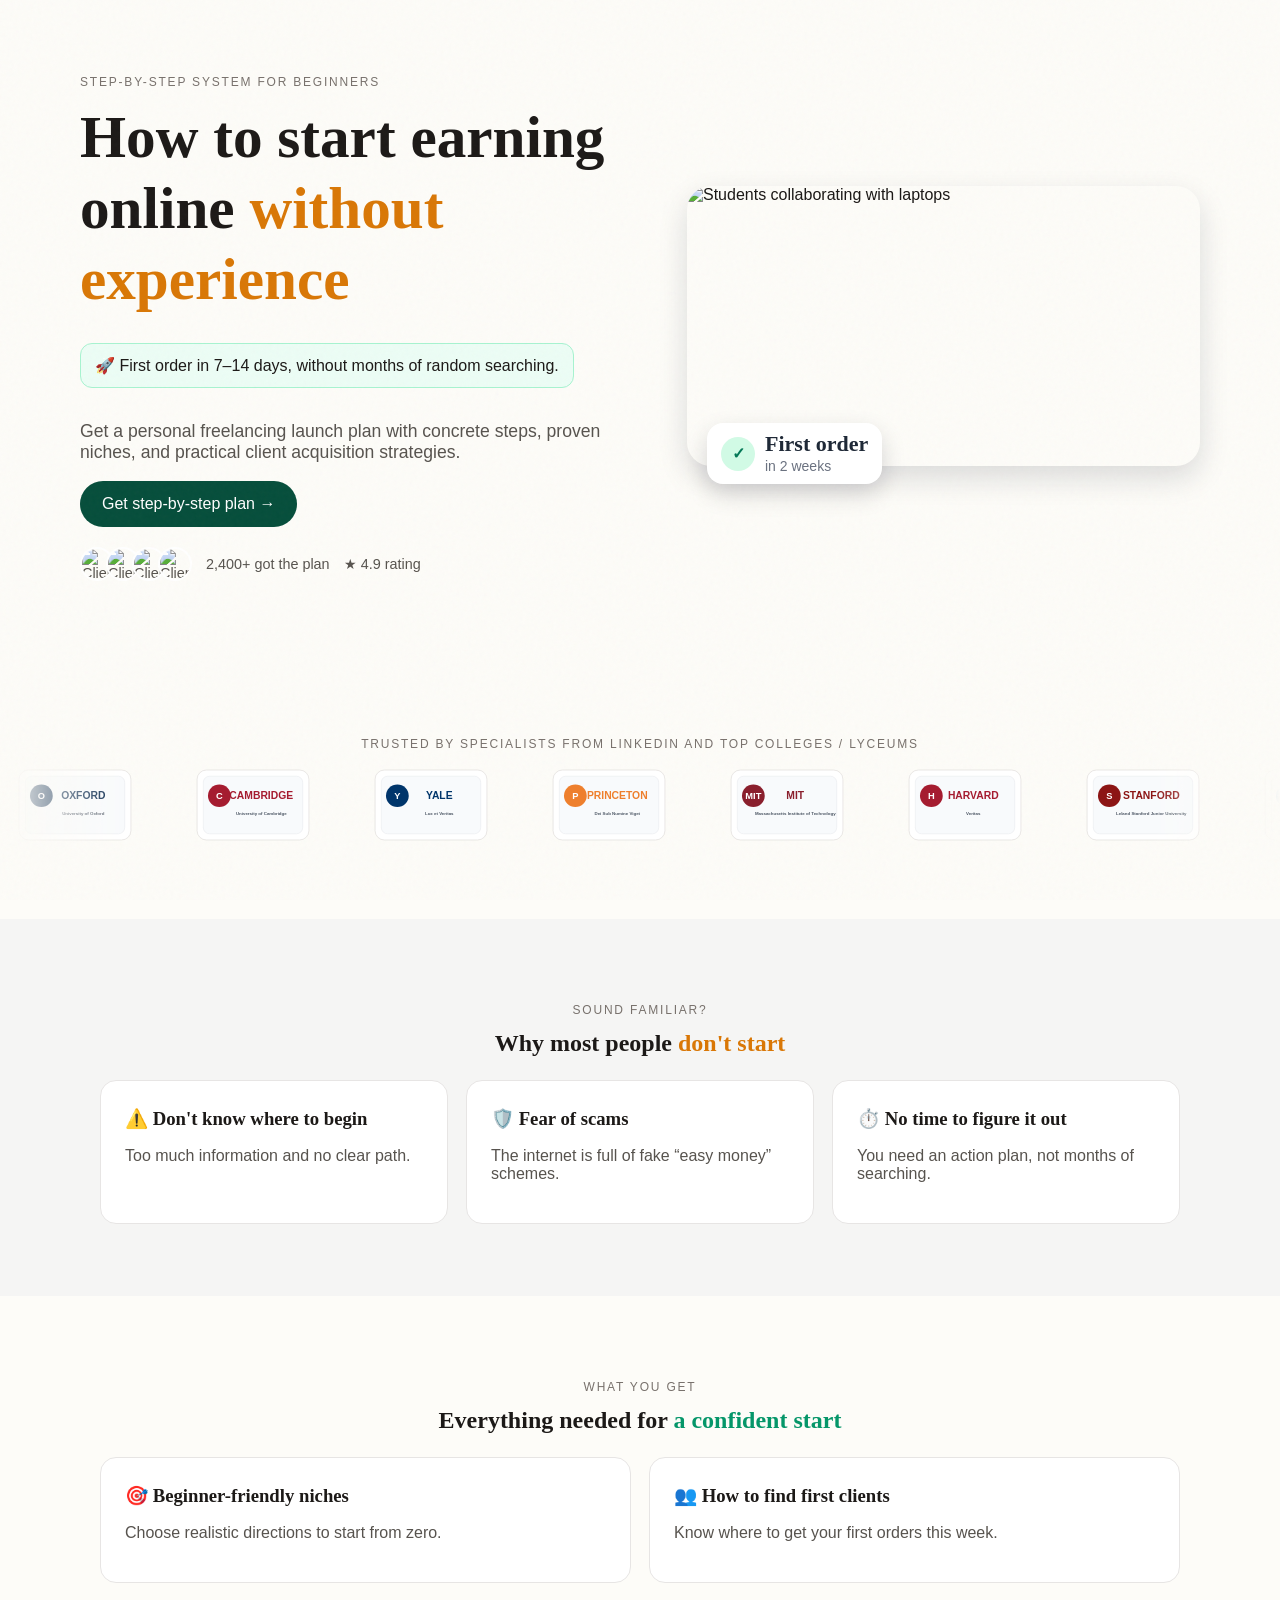
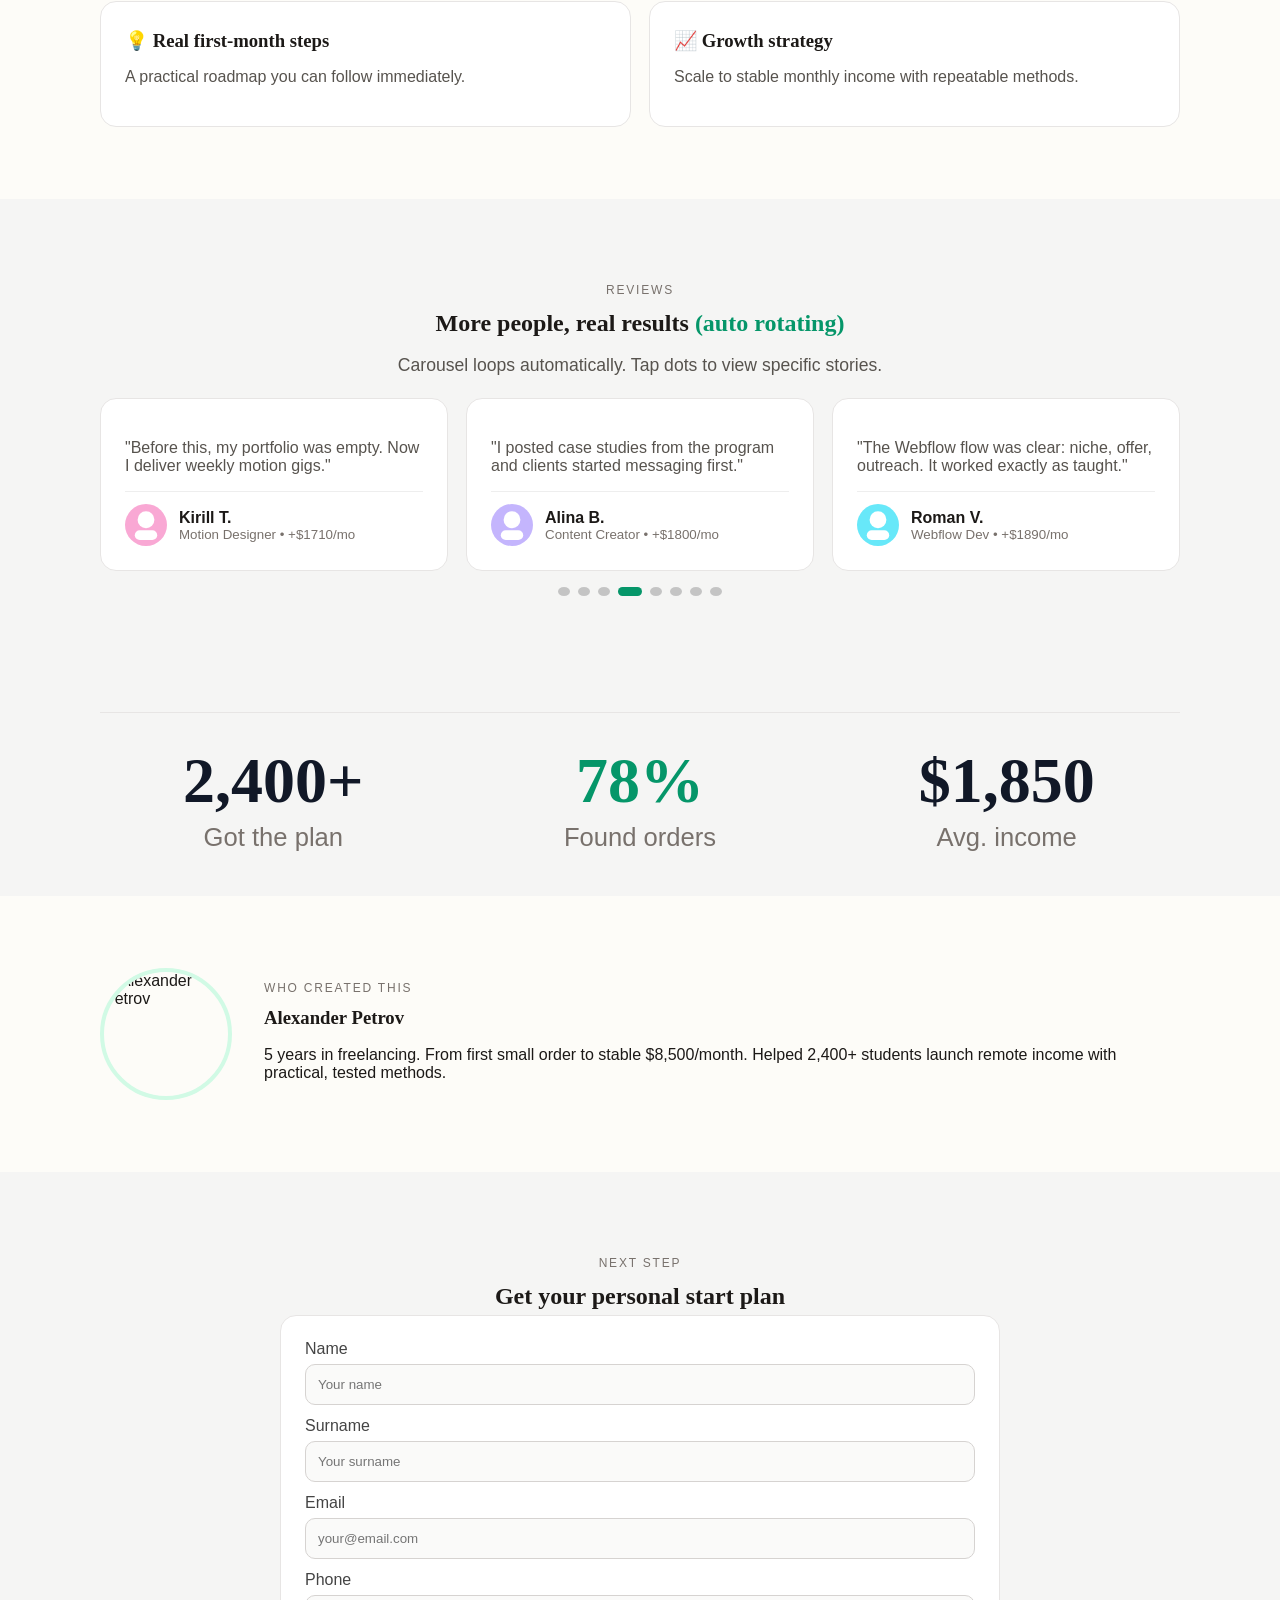
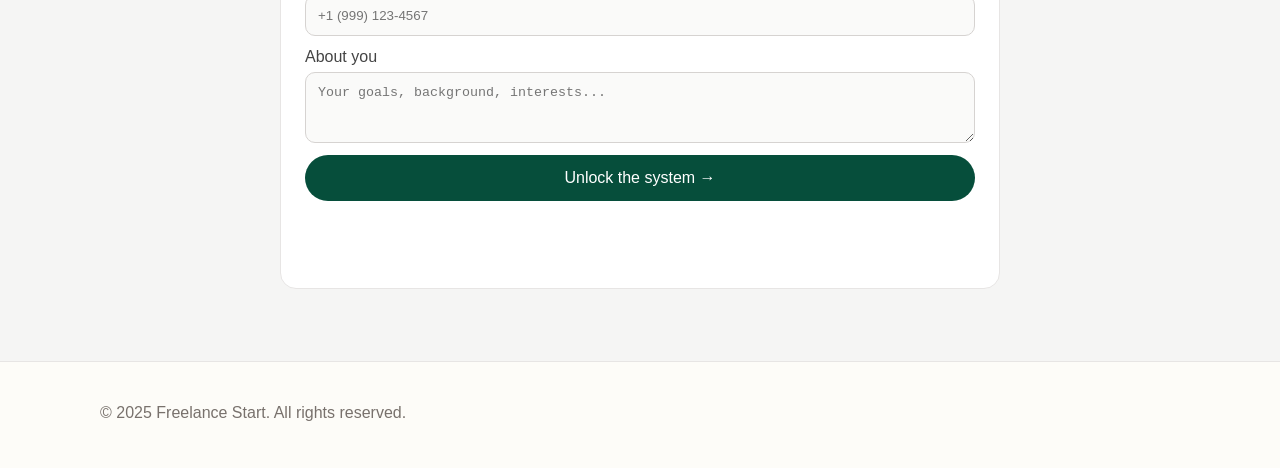
==== commit be5b4aa7: "Refresh purchase gallery photos and simplify header" ====
--- a/docs/index.html
+++ b/docs/index.html
@@ -213,25 +213,23 @@
         <section class="results-gallery" aria-label="Student results gallery">
           <div class="results-gallery-head">
             <p class="pill green">STUDENT RESULTS</p>
-            <h3>What students start posting after launch</h3>
-            <p>Real-life style result shots: payouts, first big buys, travel moments, and happy wins after getting first clients.</p>
           </div>
           <div class="results-marquee">
             <div class="results-track">
-              <figure class="result-shot tall"><img src="https://images.unsplash.com/photo-1518546305927-5a555bb7020d?auto=format&fit=crop&w=900&q=80" alt="Student showing cash after first wins" loading="lazy" /><figcaption>First payout energy</figcaption></figure>
-              <figure class="result-shot"><img src="https://images.unsplash.com/photo-1507679799987-c73779587ccf?auto=format&fit=crop&w=900&q=80" alt="Happy student holding car keys" loading="lazy" /><figcaption>Upgrade after client work</figcaption></figure>
-              <figure class="result-shot wide"><img src="https://images.unsplash.com/photo-1528740561666-dc2479dc08ab?auto=format&fit=crop&w=1200&q=80" alt="Friends celebrating a good result" loading="lazy" /><figcaption>Celebrating the first strong month</figcaption></figure>
-              <figure class="result-shot"><img src="https://images.unsplash.com/photo-1511988617509-a57c8a288659?auto=format&fit=crop&w=900&q=80" alt="Young man traveling with a suitcase" loading="lazy" /><figcaption>Travel funded by remote work</figcaption></figure>
-              <figure class="result-shot tall"><img src="https://images.unsplash.com/photo-1487412947147-5cebf100ffc2?auto=format&fit=crop&w=900&q=80" alt="Woman smiling with shopping bags and phone" loading="lazy" /><figcaption>Phone and lifestyle upgrades</figcaption></figure>
-              <figure class="result-shot"><img src="https://images.unsplash.com/photo-1517248135467-4c7edcad34c4?auto=format&fit=crop&w=900&q=80" alt="Student working from a cafe laptop" loading="lazy" /><figcaption>Working from anywhere</figcaption></figure>
+              <figure class="result-shot tall"><img src="https://images.unsplash.com/photo-1521737604893-d14cc237f11d?auto=format&fit=crop&w=900&q=80" alt="Student team celebrating a result" loading="lazy" /><figcaption>First wins and happy calls</figcaption></figure>
+              <figure class="result-shot"><img src="https://images.unsplash.com/photo-1516321318423-f06f85e504b3?auto=format&fit=crop&w=900&q=80" alt="Young woman working on a laptop and phone" loading="lazy" /><figcaption>Remote work from anywhere</figcaption></figure>
+              <figure class="result-shot wide"><img src="https://images.unsplash.com/photo-1520607162513-77705c0f0d4a?auto=format&fit=crop&w=1200&q=80" alt="Friends enjoying a trip together" loading="lazy" /><figcaption>Travel after closing projects</figcaption></figure>
+              <figure class="result-shot"><img src="https://images.unsplash.com/photo-1519085360753-af0119f7cbe7?auto=format&fit=crop&w=900&q=80" alt="Man with car in the background" loading="lazy" /><figcaption>Big upgrades after paid clients</figcaption></figure>
+              <figure class="result-shot tall"><img src="https://images.unsplash.com/photo-1494790108377-be9c29b29330?auto=format&fit=crop&w=900&q=80" alt="Smiling woman showing her phone" loading="lazy" /><figcaption>Phone, freedom, better routine</figcaption></figure>
+              <figure class="result-shot"><img src="https://images.unsplash.com/photo-1504384308090-c894fdcc538d?auto=format&fit=crop&w=900&q=80" alt="Laptop workspace in a cafe" loading="lazy" /><figcaption>Flexible work setup</figcaption></figure>
             </div>
             <div class="results-track" aria-hidden="true">
-              <figure class="result-shot tall"><img src="https://images.unsplash.com/photo-1518546305927-5a555bb7020d?auto=format&fit=crop&w=900&q=80" alt="" loading="lazy" /><figcaption>First payout energy</figcaption></figure>
-              <figure class="result-shot"><img src="https://images.unsplash.com/photo-1507679799987-c73779587ccf?auto=format&fit=crop&w=900&q=80" alt="" loading="lazy" /><figcaption>Upgrade after client work</figcaption></figure>
-              <figure class="result-shot wide"><img src="https://images.unsplash.com/photo-1528740561666-dc2479dc08ab?auto=format&fit=crop&w=1200&q=80" alt="" loading="lazy" /><figcaption>Celebrating the first strong month</figcaption></figure>
-              <figure class="result-shot"><img src="https://images.unsplash.com/photo-1511988617509-a57c8a288659?auto=format&fit=crop&w=900&q=80" alt="" loading="lazy" /><figcaption>Travel funded by remote work</figcaption></figure>
-              <figure class="result-shot tall"><img src="https://images.unsplash.com/photo-1487412947147-5cebf100ffc2?auto=format&fit=crop&w=900&q=80" alt="" loading="lazy" /><figcaption>Phone and lifestyle upgrades</figcaption></figure>
-              <figure class="result-shot"><img src="https://images.unsplash.com/photo-1517248135467-4c7edcad34c4?auto=format&fit=crop&w=900&q=80" alt="" loading="lazy" /><figcaption>Working from anywhere</figcaption></figure>
+              <figure class="result-shot tall"><img src="https://images.unsplash.com/photo-1521737604893-d14cc237f11d?auto=format&fit=crop&w=900&q=80" alt="" loading="lazy" /><figcaption>First wins and happy calls</figcaption></figure>
+              <figure class="result-shot"><img src="https://images.unsplash.com/photo-1516321318423-f06f85e504b3?auto=format&fit=crop&w=900&q=80" alt="" loading="lazy" /><figcaption>Remote work from anywhere</figcaption></figure>
+              <figure class="result-shot wide"><img src="https://images.unsplash.com/photo-1520607162513-77705c0f0d4a?auto=format&fit=crop&w=1200&q=80" alt="" loading="lazy" /><figcaption>Travel after closing projects</figcaption></figure>
+              <figure class="result-shot"><img src="https://images.unsplash.com/photo-1519085360753-af0119f7cbe7?auto=format&fit=crop&w=900&q=80" alt="" loading="lazy" /><figcaption>Big upgrades after paid clients</figcaption></figure>
+              <figure class="result-shot tall"><img src="https://images.unsplash.com/photo-1494790108377-be9c29b29330?auto=format&fit=crop&w=900&q=80" alt="" loading="lazy" /><figcaption>Phone, freedom, better routine</figcaption></figure>
+              <figure class="result-shot"><img src="https://images.unsplash.com/photo-1504384308090-c894fdcc538d?auto=format&fit=crop&w=900&q=80" alt="" loading="lazy" /><figcaption>Flexible work setup</figcaption></figure>
             </div>
           </div>
         </section>
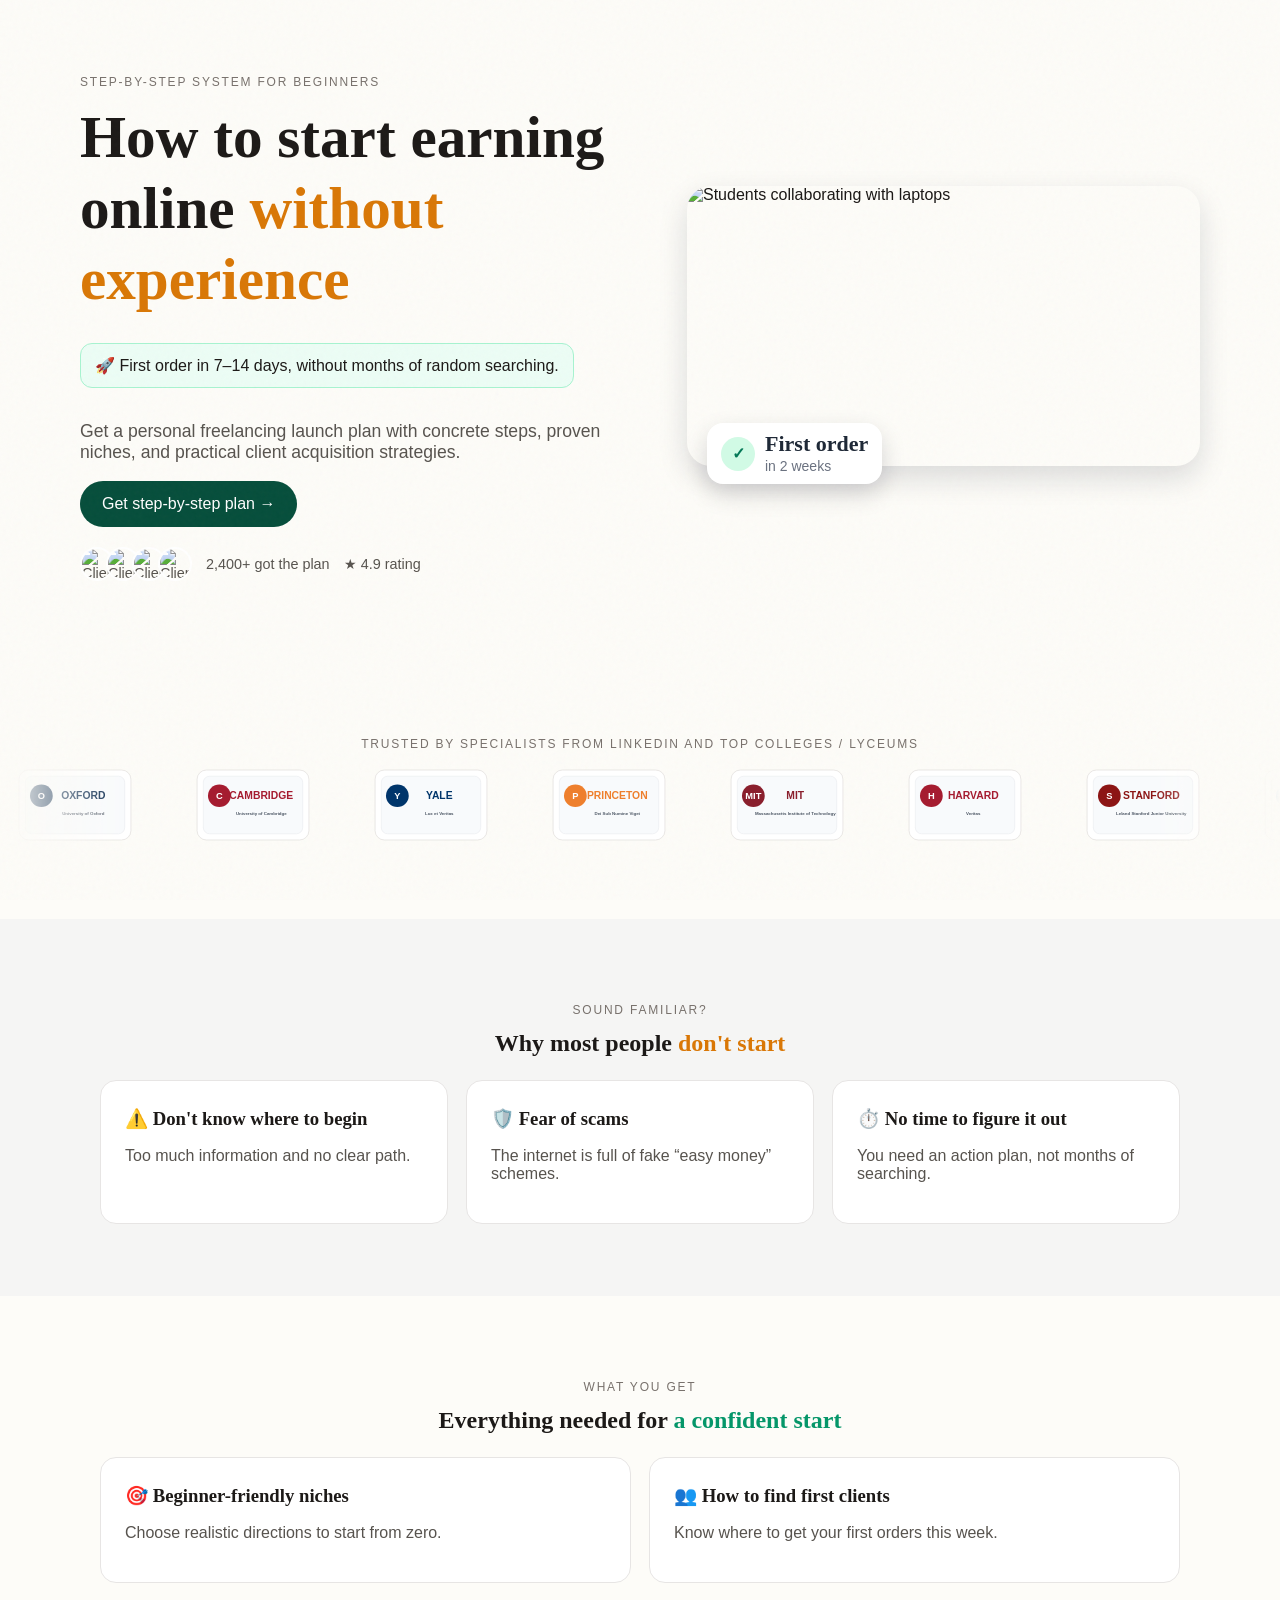
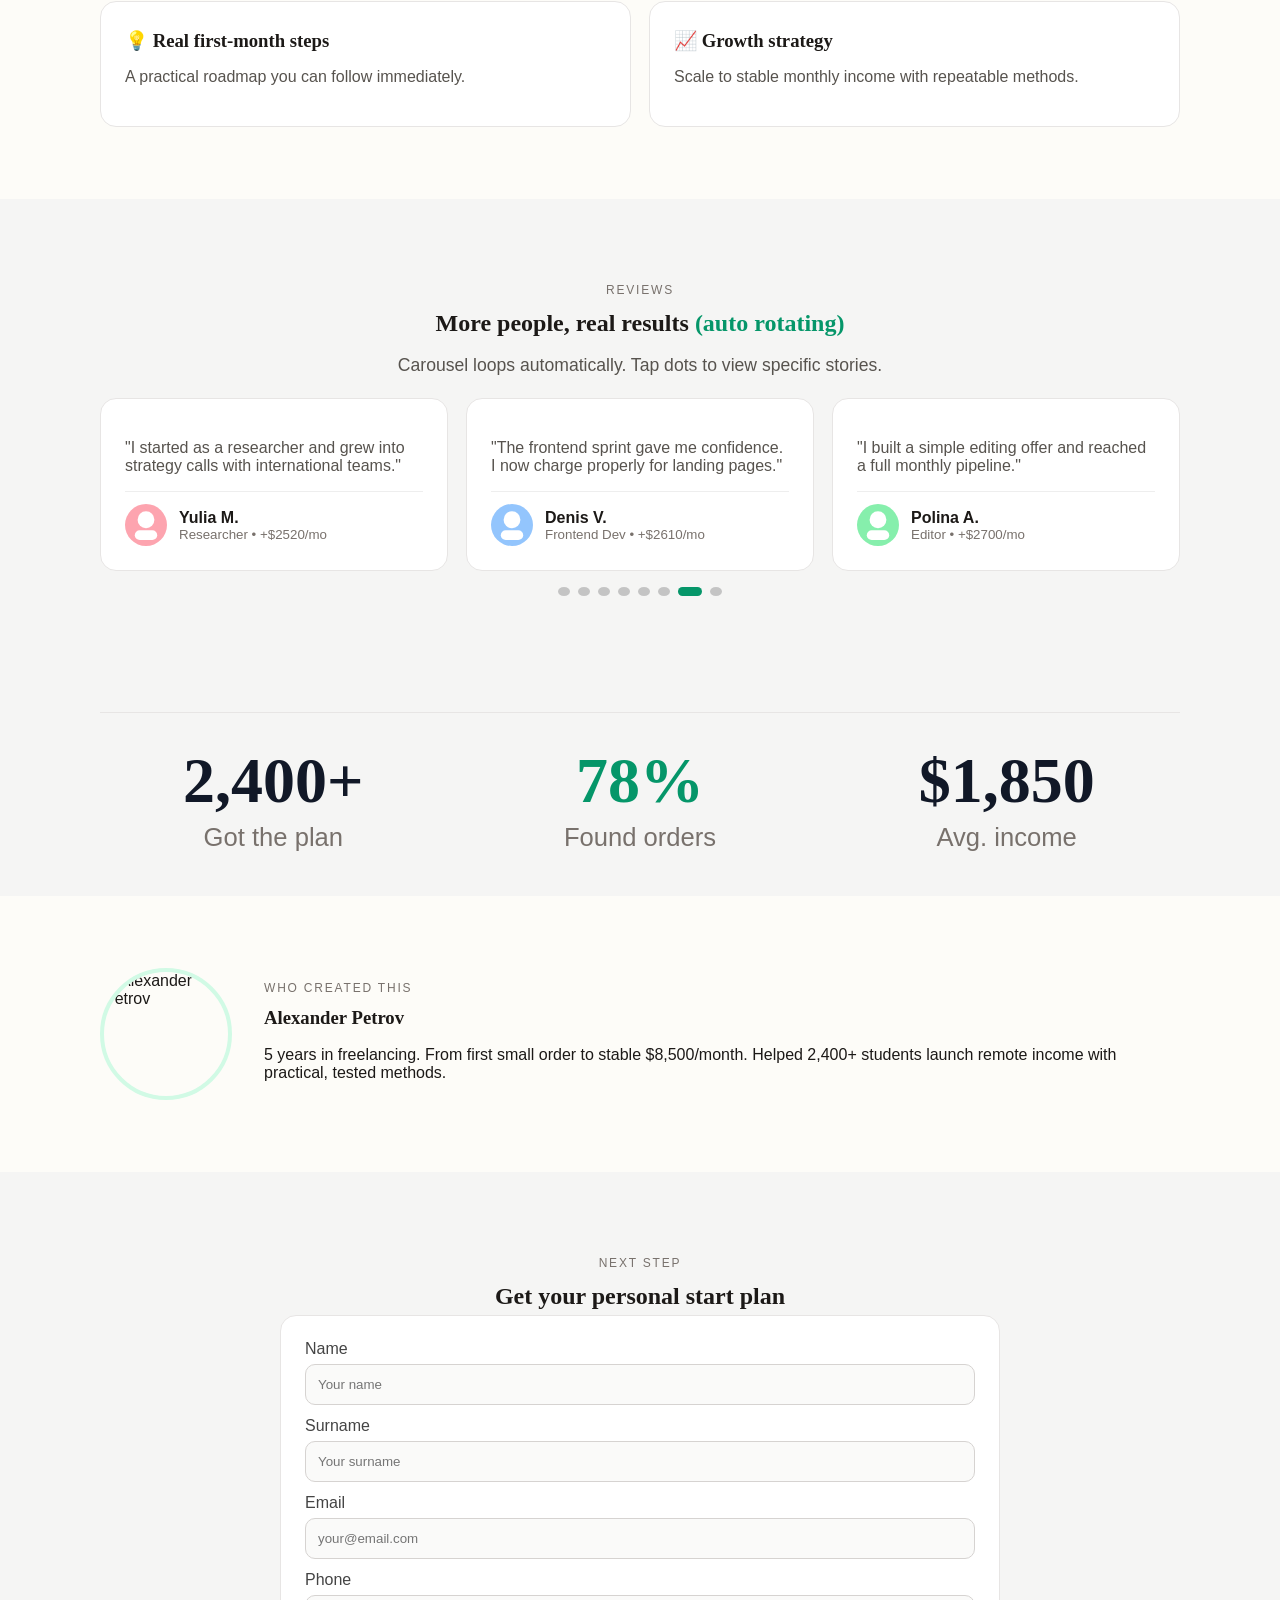
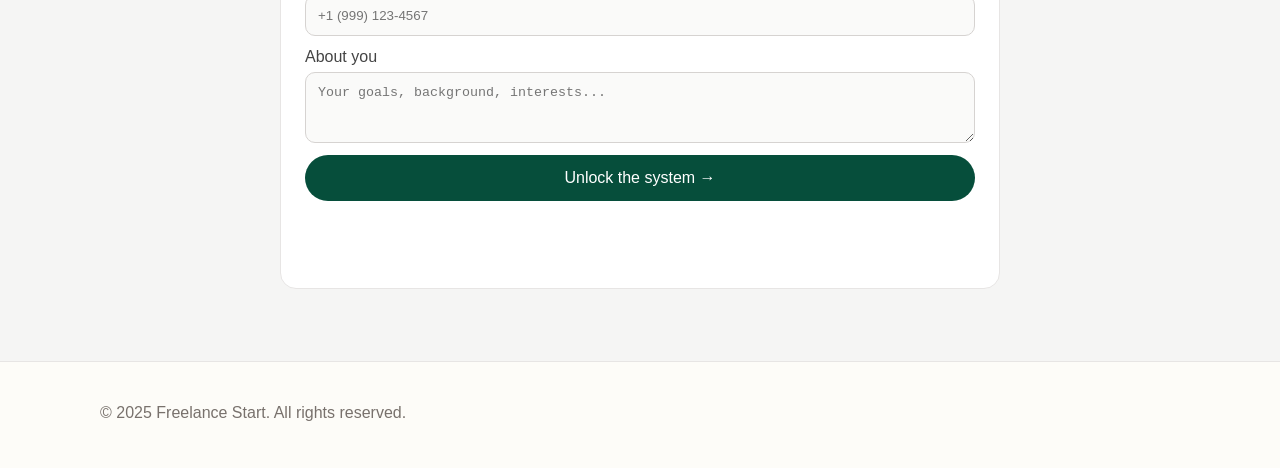
==== commit 9977ef96: "Remove gallery captions and hover pause" ====
--- a/docs/index.html
+++ b/docs/index.html
@@ -216,20 +216,46 @@
           </div>
           <div class="results-marquee">
             <div class="results-track">
-              <figure class="result-shot tall"><img src="https://images.unsplash.com/photo-1521737604893-d14cc237f11d?auto=format&fit=crop&w=900&q=80" alt="Student team celebrating a result" loading="lazy" /><figcaption>First wins and happy calls</figcaption></figure>
-              <figure class="result-shot"><img src="https://images.unsplash.com/photo-1516321318423-f06f85e504b3?auto=format&fit=crop&w=900&q=80" alt="Young woman working on a laptop and phone" loading="lazy" /><figcaption>Remote work from anywhere</figcaption></figure>
-              <figure class="result-shot wide"><img src="https://images.unsplash.com/photo-1520607162513-77705c0f0d4a?auto=format&fit=crop&w=1200&q=80" alt="Friends enjoying a trip together" loading="lazy" /><figcaption>Travel after closing projects</figcaption></figure>
-              <figure class="result-shot"><img src="https://images.unsplash.com/photo-1519085360753-af0119f7cbe7?auto=format&fit=crop&w=900&q=80" alt="Man with car in the background" loading="lazy" /><figcaption>Big upgrades after paid clients</figcaption></figure>
-              <figure class="result-shot tall"><img src="https://images.unsplash.com/photo-1494790108377-be9c29b29330?auto=format&fit=crop&w=900&q=80" alt="Smiling woman showing her phone" loading="lazy" /><figcaption>Phone, freedom, better routine</figcaption></figure>
-              <figure class="result-shot"><img src="https://images.unsplash.com/photo-1504384308090-c894fdcc538d?auto=format&fit=crop&w=900&q=80" alt="Laptop workspace in a cafe" loading="lazy" /><figcaption>Flexible work setup</figcaption></figure>
+              <figure class="result-shot tall"><img src="https://drive.google.com/thumbnail?id=12kMvzdn780pFOl5Vssh2Cx0kQUVdvdch&sz=w1200" alt="New result screenshot" loading="lazy" referrerpolicy="no-referrer" /></figure>
+              <figure class="result-shot"><img src="https://drive.google.com/thumbnail?id=10KkYuFqthYAUuOP9FT5AGpEJnlQSmG-t&sz=w1200" alt="Student lifestyle win" loading="lazy" referrerpolicy="no-referrer" /></figure>
+              <figure class="result-shot wide"><img src="https://drive.google.com/thumbnail?id=1DfjOwC6KInpCvkGjy6-lmxUEzpUZol-v&sz=w1200" alt="Travel after first payouts" loading="lazy" referrerpolicy="no-referrer" /></figure>
+              <figure class="result-shot"><img src="https://drive.google.com/thumbnail?id=1vjyeD1z0HDYSm7lBVdGeFqE06JpsqE5B&sz=w1200" alt="Upgrade moment" loading="lazy" referrerpolicy="no-referrer" /></figure>
+              <figure class="result-shot tall"><img src="https://drive.google.com/thumbnail?id=14BB3bGDRcSdScOwzm0mzu9qL1ysE5vlV&sz=w1200" alt="Happy client-week result" loading="lazy" referrerpolicy="no-referrer" /></figure>
+              <figure class="result-shot"><img src="https://drive.google.com/thumbnail?id=1qf7svYTkZ7ZhtKlv2OK1VNvjE4cpRuOU&sz=w1200" alt="Remote work setup" loading="lazy" referrerpolicy="no-referrer" /></figure>
+              <figure class="result-shot wide"><img src="https://drive.google.com/thumbnail?id=1gb-vwz-oJ66rSxcnoYsjo3CJ30r9P2WD&sz=w1200" alt="Another win unlocked" loading="lazy" referrerpolicy="no-referrer" /></figure>
+              <figure class="result-shot"><img src="https://drive.google.com/thumbnail?id=1uK3_fskDCNeLcBpsuabOAeyQBq8VP_GZ&sz=w1200" alt="Payment proof style result" loading="lazy" referrerpolicy="no-referrer" /></figure>
+              <figure class="result-shot tall"><img src="https://drive.google.com/thumbnail?id=1RufHMLEwfKXmbW4R6dTEywaLTWc9HaFo&sz=w1200" alt="Momentum after launch" loading="lazy" referrerpolicy="no-referrer" /></figure>
+              <figure class="result-shot"><img src="https://drive.google.com/thumbnail?id=1GvX06EeKi7l4GIXEwURwh9tJF7E1a9wz&sz=w1200" alt="Student freedom moment" loading="lazy" referrerpolicy="no-referrer" /></figure>
+              <figure class="result-shot wide"><img src="https://drive.google.com/thumbnail?id=1bCr3DR73rKwI4aNf1V9oicSCUQXHuYnY&sz=w1200" alt="Big milestone reached" loading="lazy" referrerpolicy="no-referrer" /></figure>
+              <figure class="result-shot"><img src="https://drive.google.com/thumbnail?id=1zajva9GqD9PbnLs3oIMl4aJGj1ZG-eKz&sz=w1200" alt="Daily progress proof" loading="lazy" referrerpolicy="no-referrer" /></figure>
+              <figure class="result-shot tall"><img src="https://drive.google.com/thumbnail?id=1X_vlLbB8xZScBhmOrRHUbICXXlcwUzOA&sz=w1200" alt="First strong month" loading="lazy" referrerpolicy="no-referrer" /></figure>
+              <figure class="result-shot"><img src="https://drive.google.com/thumbnail?id=1l29bUhK_hWsEaGCxHNlEdg1oEiXHcB0L&sz=w1200" alt="Phone and lifestyle upgrade" loading="lazy" referrerpolicy="no-referrer" /></figure>
+              <figure class="result-shot wide"><img src="https://drive.google.com/thumbnail?id=1x5XgxhWPunfe8U1rpiAN9_BnjIKjpTWM&sz=w1200" alt="Trip paid by client work" loading="lazy" referrerpolicy="no-referrer" /></figure>
+              <figure class="result-shot"><img src="https://drive.google.com/thumbnail?id=1aQv-nlkapIzCHn-MVhPmxrm-xTbriWiR&sz=w1200" alt="Inbox full of offers" loading="lazy" referrerpolicy="no-referrer" /></figure>
+              <figure class="result-shot tall"><img src="https://drive.google.com/thumbnail?id=1toUBKjoNbIjcfMc5uZGmzSZOkDr8USPO&sz=w1200" alt="Work from anywhere" loading="lazy" referrerpolicy="no-referrer" /></figure>
+              <figure class="result-shot"><img src="https://drive.google.com/thumbnail?id=1wTKaFd5T6zaT9BPuACilYFut-fhwA1mY&sz=w1200" alt="Fresh results from students" loading="lazy" referrerpolicy="no-referrer" /></figure>
+              <figure class="result-shot wide"><img src="https://drive.google.com/thumbnail?id=1LFt2CmcY1s7rXSXNpnnhlrh_M-7zBift&sz=w1200" alt="Next-level upgrade" loading="lazy" referrerpolicy="no-referrer" /></figure>
             </div>
             <div class="results-track" aria-hidden="true">
-              <figure class="result-shot tall"><img src="https://images.unsplash.com/photo-1521737604893-d14cc237f11d?auto=format&fit=crop&w=900&q=80" alt="" loading="lazy" /><figcaption>First wins and happy calls</figcaption></figure>
-              <figure class="result-shot"><img src="https://images.unsplash.com/photo-1516321318423-f06f85e504b3?auto=format&fit=crop&w=900&q=80" alt="" loading="lazy" /><figcaption>Remote work from anywhere</figcaption></figure>
-              <figure class="result-shot wide"><img src="https://images.unsplash.com/photo-1520607162513-77705c0f0d4a?auto=format&fit=crop&w=1200&q=80" alt="" loading="lazy" /><figcaption>Travel after closing projects</figcaption></figure>
-              <figure class="result-shot"><img src="https://images.unsplash.com/photo-1519085360753-af0119f7cbe7?auto=format&fit=crop&w=900&q=80" alt="" loading="lazy" /><figcaption>Big upgrades after paid clients</figcaption></figure>
-              <figure class="result-shot tall"><img src="https://images.unsplash.com/photo-1494790108377-be9c29b29330?auto=format&fit=crop&w=900&q=80" alt="" loading="lazy" /><figcaption>Phone, freedom, better routine</figcaption></figure>
-              <figure class="result-shot"><img src="https://images.unsplash.com/photo-1504384308090-c894fdcc538d?auto=format&fit=crop&w=900&q=80" alt="" loading="lazy" /><figcaption>Flexible work setup</figcaption></figure>
+              <figure class="result-shot tall"><img src="https://drive.google.com/thumbnail?id=12kMvzdn780pFOl5Vssh2Cx0kQUVdvdch&sz=w1200" alt="" loading="lazy" referrerpolicy="no-referrer" /></figure>
+              <figure class="result-shot"><img src="https://drive.google.com/thumbnail?id=10KkYuFqthYAUuOP9FT5AGpEJnlQSmG-t&sz=w1200" alt="" loading="lazy" referrerpolicy="no-referrer" /></figure>
+              <figure class="result-shot wide"><img src="https://drive.google.com/thumbnail?id=1DfjOwC6KInpCvkGjy6-lmxUEzpUZol-v&sz=w1200" alt="" loading="lazy" referrerpolicy="no-referrer" /></figure>
+              <figure class="result-shot"><img src="https://drive.google.com/thumbnail?id=1vjyeD1z0HDYSm7lBVdGeFqE06JpsqE5B&sz=w1200" alt="" loading="lazy" referrerpolicy="no-referrer" /></figure>
+              <figure class="result-shot tall"><img src="https://drive.google.com/thumbnail?id=14BB3bGDRcSdScOwzm0mzu9qL1ysE5vlV&sz=w1200" alt="" loading="lazy" referrerpolicy="no-referrer" /></figure>
+              <figure class="result-shot"><img src="https://drive.google.com/thumbnail?id=1qf7svYTkZ7ZhtKlv2OK1VNvjE4cpRuOU&sz=w1200" alt="" loading="lazy" referrerpolicy="no-referrer" /></figure>
+              <figure class="result-shot wide"><img src="https://drive.google.com/thumbnail?id=1gb-vwz-oJ66rSxcnoYsjo3CJ30r9P2WD&sz=w1200" alt="" loading="lazy" referrerpolicy="no-referrer" /></figure>
+              <figure class="result-shot"><img src="https://drive.google.com/thumbnail?id=1uK3_fskDCNeLcBpsuabOAeyQBq8VP_GZ&sz=w1200" alt="" loading="lazy" referrerpolicy="no-referrer" /></figure>
+              <figure class="result-shot tall"><img src="https://drive.google.com/thumbnail?id=1RufHMLEwfKXmbW4R6dTEywaLTWc9HaFo&sz=w1200" alt="" loading="lazy" referrerpolicy="no-referrer" /></figure>
+              <figure class="result-shot"><img src="https://drive.google.com/thumbnail?id=1GvX06EeKi7l4GIXEwURwh9tJF7E1a9wz&sz=w1200" alt="" loading="lazy" referrerpolicy="no-referrer" /></figure>
+              <figure class="result-shot wide"><img src="https://drive.google.com/thumbnail?id=1bCr3DR73rKwI4aNf1V9oicSCUQXHuYnY&sz=w1200" alt="" loading="lazy" referrerpolicy="no-referrer" /></figure>
+              <figure class="result-shot"><img src="https://drive.google.com/thumbnail?id=1zajva9GqD9PbnLs3oIMl4aJGj1ZG-eKz&sz=w1200" alt="" loading="lazy" referrerpolicy="no-referrer" /></figure>
+              <figure class="result-shot tall"><img src="https://drive.google.com/thumbnail?id=1X_vlLbB8xZScBhmOrRHUbICXXlcwUzOA&sz=w1200" alt="" loading="lazy" referrerpolicy="no-referrer" /></figure>
+              <figure class="result-shot"><img src="https://drive.google.com/thumbnail?id=1l29bUhK_hWsEaGCxHNlEdg1oEiXHcB0L&sz=w1200" alt="" loading="lazy" referrerpolicy="no-referrer" /></figure>
+              <figure class="result-shot wide"><img src="https://drive.google.com/thumbnail?id=1x5XgxhWPunfe8U1rpiAN9_BnjIKjpTWM&sz=w1200" alt="" loading="lazy" referrerpolicy="no-referrer" /></figure>
+              <figure class="result-shot"><img src="https://drive.google.com/thumbnail?id=1aQv-nlkapIzCHn-MVhPmxrm-xTbriWiR&sz=w1200" alt="" loading="lazy" referrerpolicy="no-referrer" /></figure>
+              <figure class="result-shot tall"><img src="https://drive.google.com/thumbnail?id=1toUBKjoNbIjcfMc5uZGmzSZOkDr8USPO&sz=w1200" alt="" loading="lazy" referrerpolicy="no-referrer" /></figure>
+              <figure class="result-shot"><img src="https://drive.google.com/thumbnail?id=1wTKaFd5T6zaT9BPuACilYFut-fhwA1mY&sz=w1200" alt="" loading="lazy" referrerpolicy="no-referrer" /></figure>
+              <figure class="result-shot wide"><img src="https://drive.google.com/thumbnail?id=1LFt2CmcY1s7rXSXNpnnhlrh_M-7zBift&sz=w1200" alt="" loading="lazy" referrerpolicy="no-referrer" /></figure>
             </div>
           </div>
         </section>
--- a/docs/style.css
+++ b/docs/style.css
@@ -77,10 +77,7 @@
 .result-shot.tall{height:260px}
 .result-shot.wide{width:260px;flex-basis:260px}
 .result-shot img{width:100%;height:100%;display:block;object-fit:cover}
-.result-shot::after{content:'';position:absolute;inset:auto 0 0;height:45%;background:linear-gradient(to top,rgba(15,23,42,.88),rgba(15,23,42,0))}
-.result-shot figcaption{position:absolute;left:14px;right:14px;bottom:12px;z-index:1;color:#fff;font-size:.92rem;font-weight:700;line-height:1.3;text-shadow:0 2px 10px rgba(0,0,0,.35)}
-.results-marquee:hover .results-track{animation-play-state:paused}
 @keyframes scroll-results{from{transform:translateX(0)}to{transform:translateX(calc(-100% - 16px))}}
 .quote-card{margin:14px 0 8px;background:#f8fafc;border:1px solid #e2e8f0;border-radius:14px;padding:18px 20px;color:#444;text-align:center;font-style:italic}
 .quote-card footer{margin-top:10px;font-style:normal;color:#666}
-@media (max-width:900px){.offer-panel h3{font-size:30px}.offer-grid{grid-template-columns:1fr 1fr;gap:8px 12px;font-size:15px}.offer-stats{font-size:15px}.offer-btn{font-size:1rem}.results-track{gap:12px;animation-duration:22s}.result-shot,.result-shot.wide{width:150px;flex-basis:150px}.result-shot{height:188px}.result-shot.tall{height:220px}.result-shot.wide{height:188px}.result-shot figcaption{left:12px;right:12px;bottom:10px;font-size:.82rem}}
+@media (max-width:900px){.offer-panel h3{font-size:30px}.offer-grid{grid-template-columns:1fr 1fr;gap:8px 12px;font-size:15px}.offer-stats{font-size:15px}.offer-btn{font-size:1rem}.results-track{gap:12px;animation-duration:22s}.result-shot,.result-shot.wide{width:150px;flex-basis:150px}.result-shot{height:188px}.result-shot.tall{height:220px}.result-shot.wide{height:188px}}
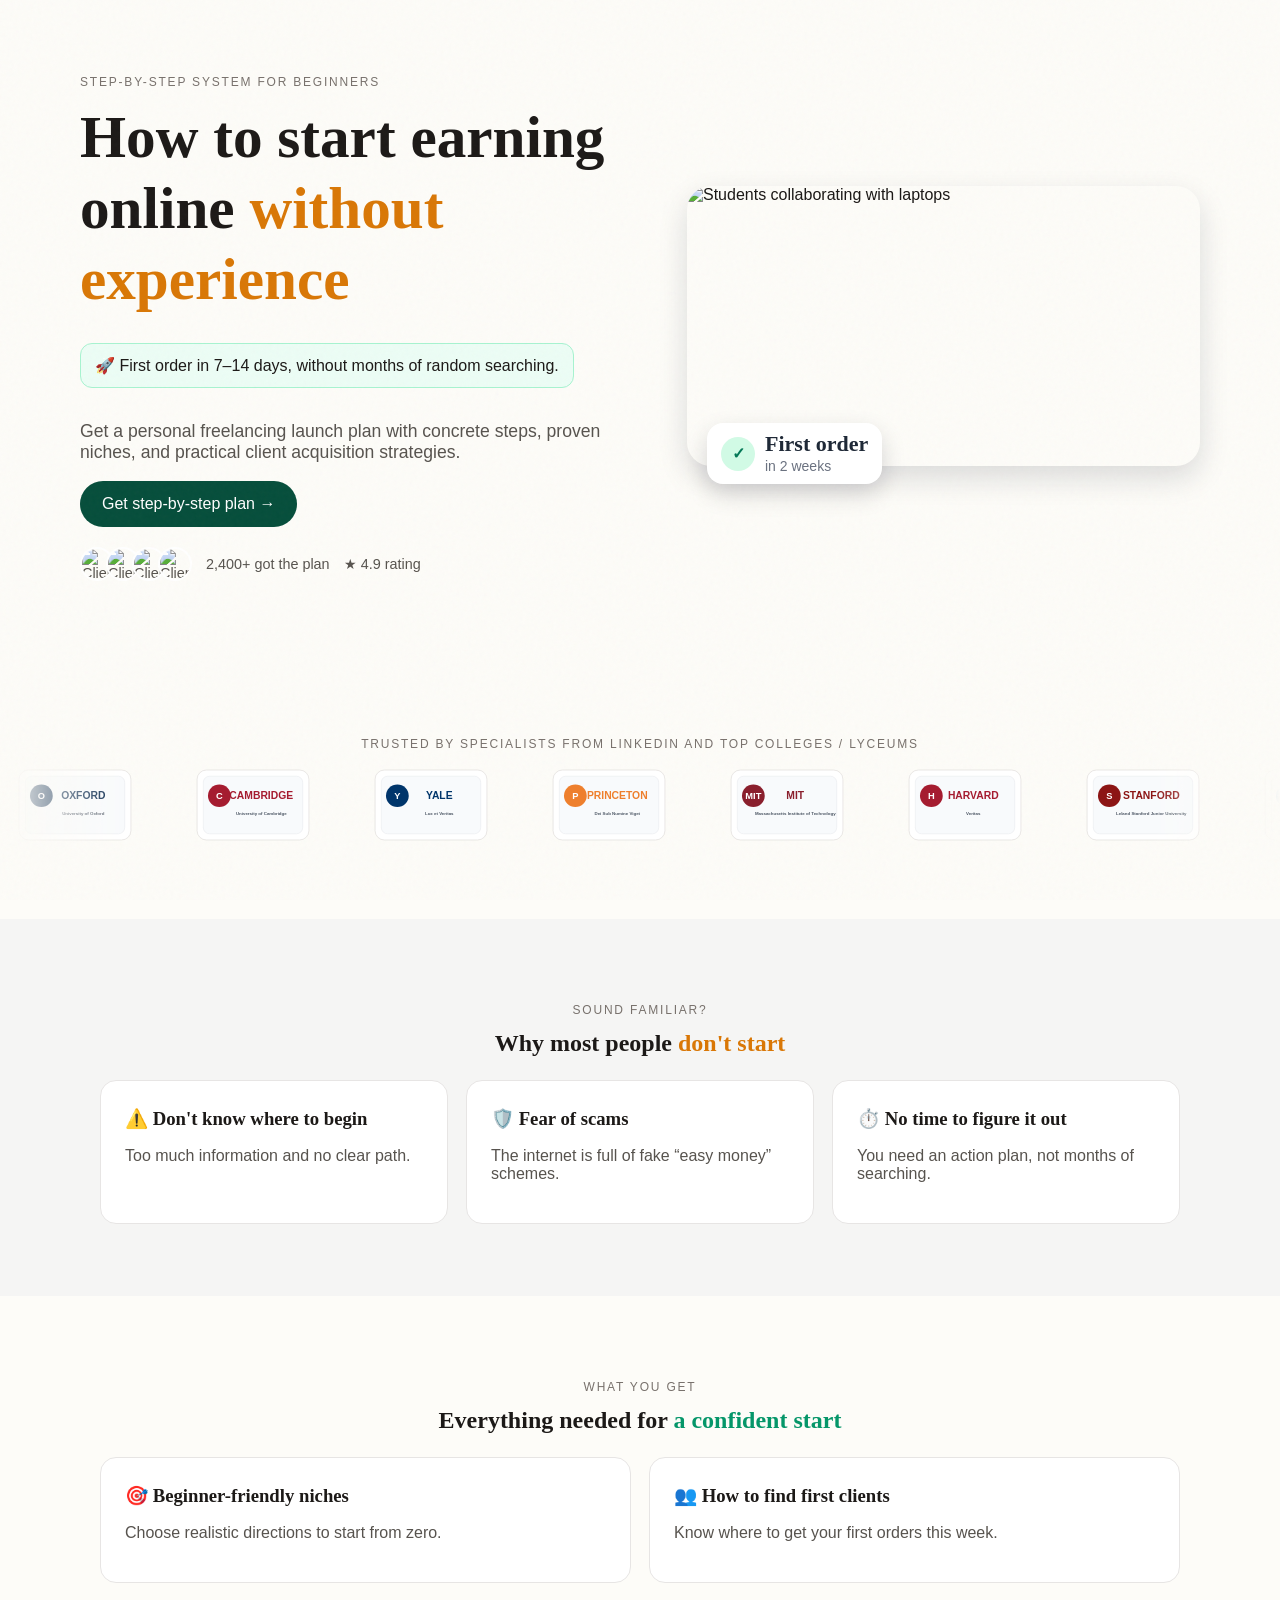
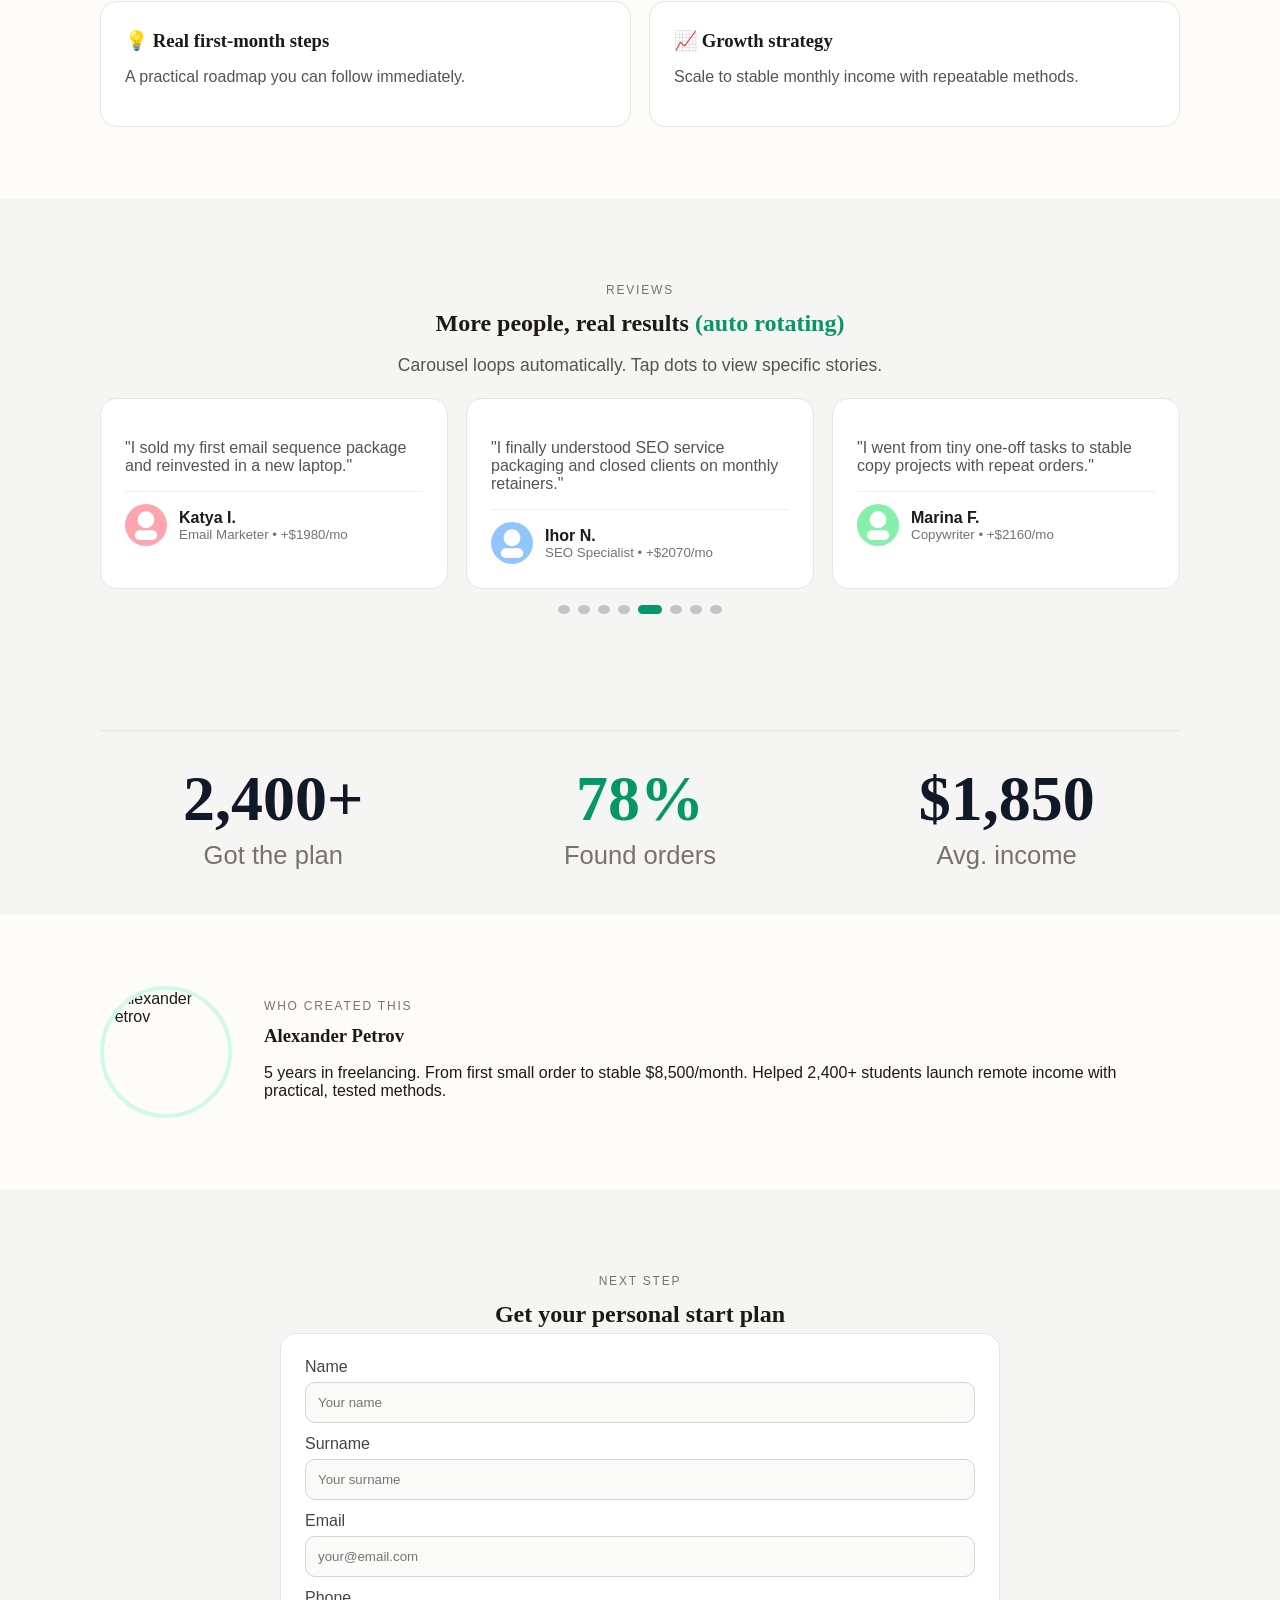
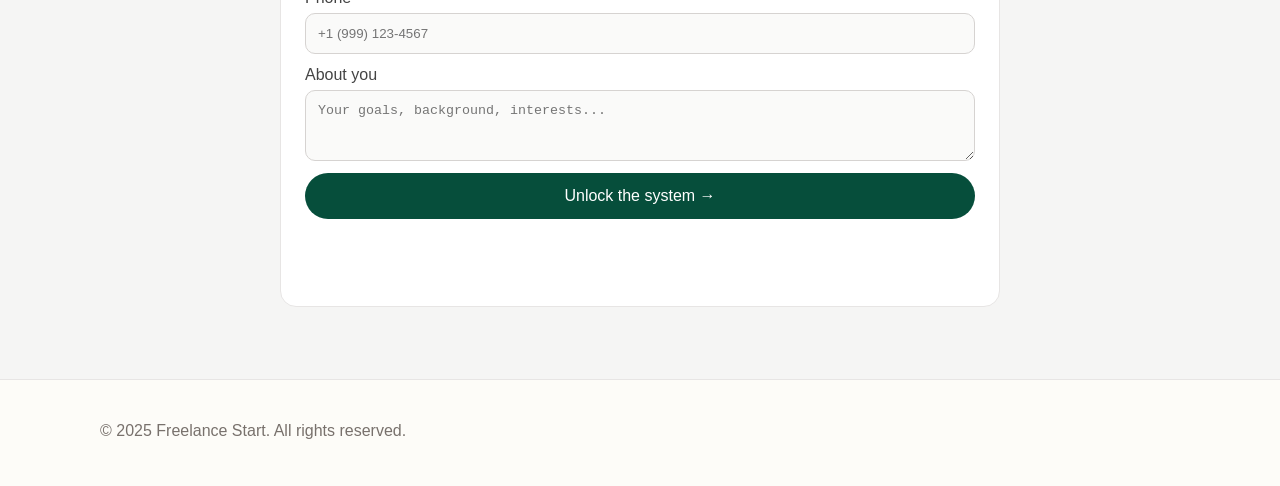
==== commit c5e984a3: "Update full system offer price to 0" ====
--- a/docs/index.html
+++ b/docs/index.html
@@ -186,8 +186,8 @@
             <li>✓ Ready templates and scripts</li>
             <li>✓ Personal consultation</li>
           </ul>
-          <p class="price"><s>$99</s> <strong>$50</strong> <span>-50% today</span></p>
-          <button type="button" class="cta thank-cta">Get full system for $50 →</button>
+          <p class="price"><s>$99</s> <strong>$20</strong> <span>-80% today</span></p>
+          <button type="button" class="cta thank-cta">Get full system for $20 →</button>
         </article>
 
         <section class="offer-panel">
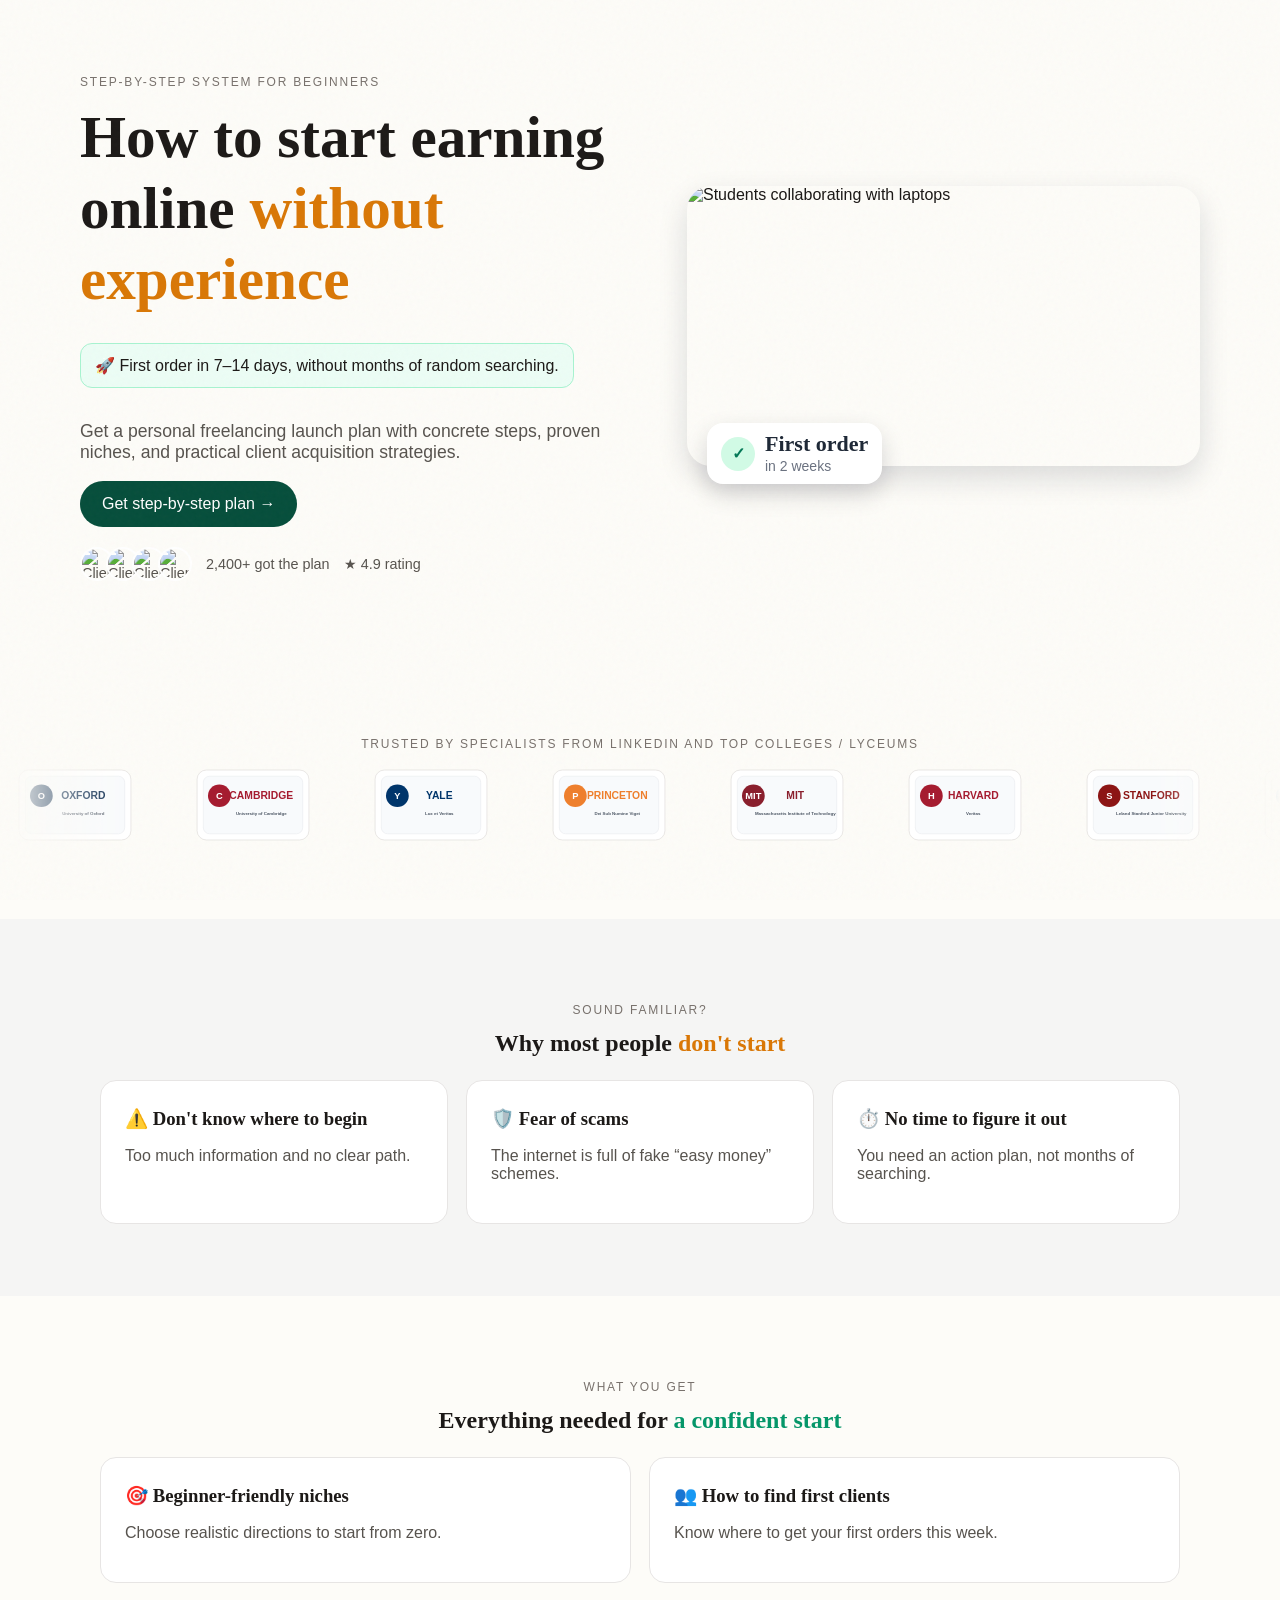
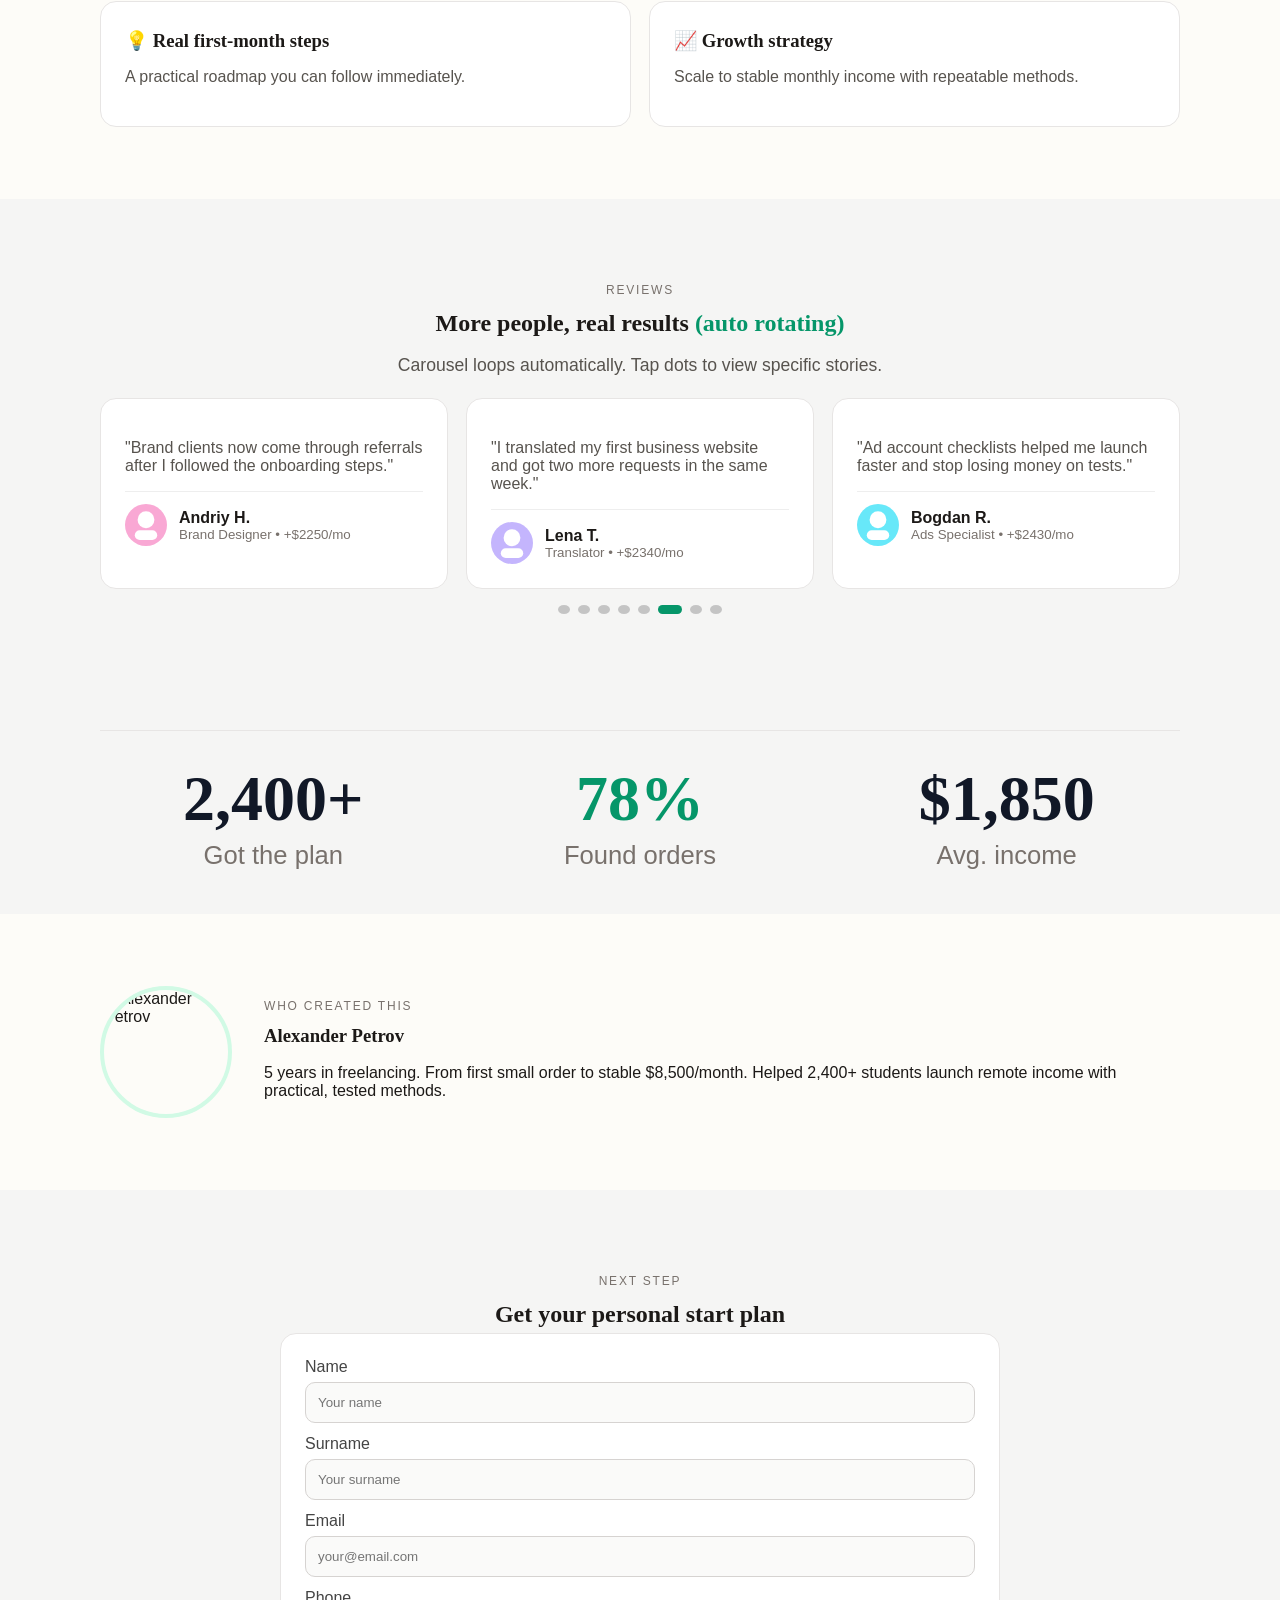
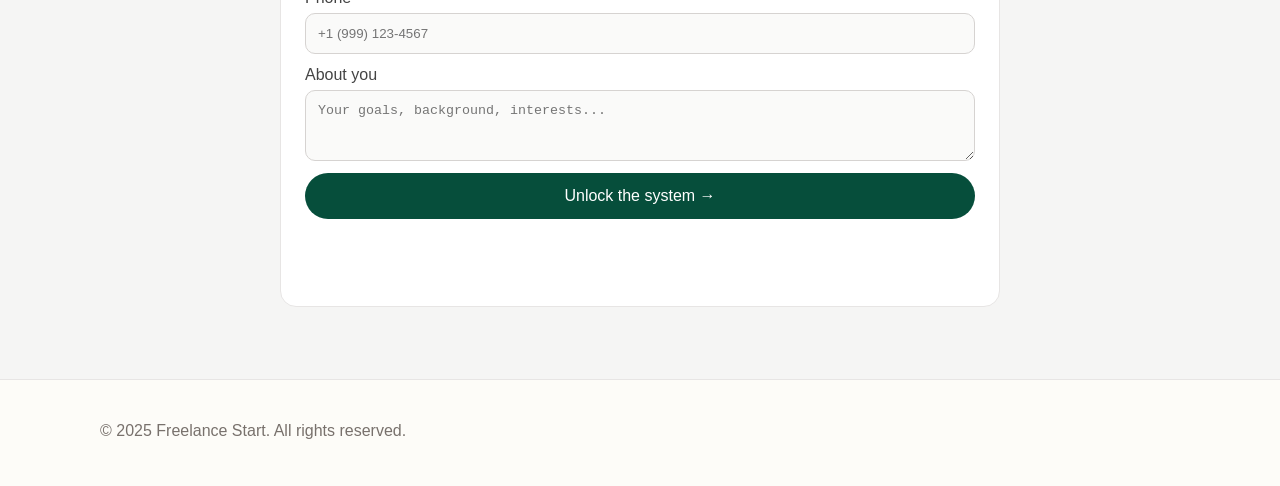
==== commit 3cadf893: "Add PayPal checkout flow for payment offers" ====
--- a/docs/index.html
+++ b/docs/index.html
@@ -187,7 +187,11 @@
             <li>✓ Personal consultation</li>
           </ul>
           <p class="price"><s>$99</s> <strong>$20</strong> <span>-80% today</span></p>
-          <button type="button" class="cta thank-cta">Get full system for $20 →</button>
+          <button type="button" class="cta thank-cta" data-product-type="basic">Get full system for $20 →</button>
+          <div id="paypalBasicWrap" class="paypal-inline-checkout" hidden>
+            <div id="paypalBasicStatus" class="payment-status" aria-live="polite"></div>
+            <div id="paypalBasicButtons"></div>
+          </div>
         </article>
 
         <section class="offer-panel">
@@ -206,7 +210,11 @@
             <span>⭐ 4.9 rating</span>
           </div>
           <p class="offer-forever">⏱ Lifetime access</p>
-          <button type="button" class="offer-btn">Get full system for $200 →</button>
+          <button type="button" class="offer-btn" data-product-type="pro">Get full system for $200 →</button>
+          <div id="paypalProWrap" class="paypal-inline-checkout light" hidden>
+            <div id="paypalProStatus" class="payment-status light" aria-live="polite"></div>
+            <div id="paypalProButtons"></div>
+          </div>
           <p class="offer-guarantee">🛡 14-day money back guarantee</p>
         </section>
 
@@ -272,6 +280,8 @@
 
     <script>
       window.GOOGLE_SCRIPT_URL = "https://script.google.com/macros/s/AKfycbxeNerxLULDZhYWzp1ZuOBMFJOaWV0ki5BUdlo6smnGHmoCrJ0LE0QMQFUnBlEUKyCS/exec";
+      window.PAYPAL_CLIENT_ID = "AStKDmgGsh3ivwaN-KhliA10wX-TugzSsmxaU_Xx0mNOnVQPIzPwiMy_qegH-hH6RoZRcC4M4ri6V3bs";
+      window.PAYPAL_API_BASE = window.PAYPAL_API_BASE || "";
     </script>
     <script src="./script.js"></script>
   </body>
--- a/docs/style.css
+++ b/docs/style.css
@@ -56,6 +56,7 @@
 .price{display:flex;align-items:baseline;gap:10px}.price s{color:#a8a29e}.price strong{font-size:38px}.price span{color:#059669}
 .thank-cta{width:100%;margin-top:10px}
 .basic-cta{width:100%;margin-top:10px;background:#111827}
+.paypal-inline-checkout{margin-top:12px;padding:14px;border:1px solid #d6d3d1;border-radius:16px;background:#fafaf9}.paypal-inline-checkout.light{background:rgba(255,255,255,.14);border-color:rgba(255,255,255,.22)}.payment-status{min-height:1.2em;margin:0 0 10px;color:#57534e;font-weight:600}.payment-status.success{color:#047857}.payment-status.error{color:#b91c1c}.payment-status.light{color:#ecfeff}.paypal-inline-checkout [data-funding-source]{min-height:44px}
 .back-link{display:block;margin:12px auto 0;background:none;border:0;color:#57534e;text-decoration:underline;cursor:pointer}
 body.show-thankyou .grain-overlay{display:none}
 .offer-panel{background:linear-gradient(145deg,#065f46,#0f766e);color:#ecfeff;border-radius:18px;padding:26px 24px;margin:18px 0}
